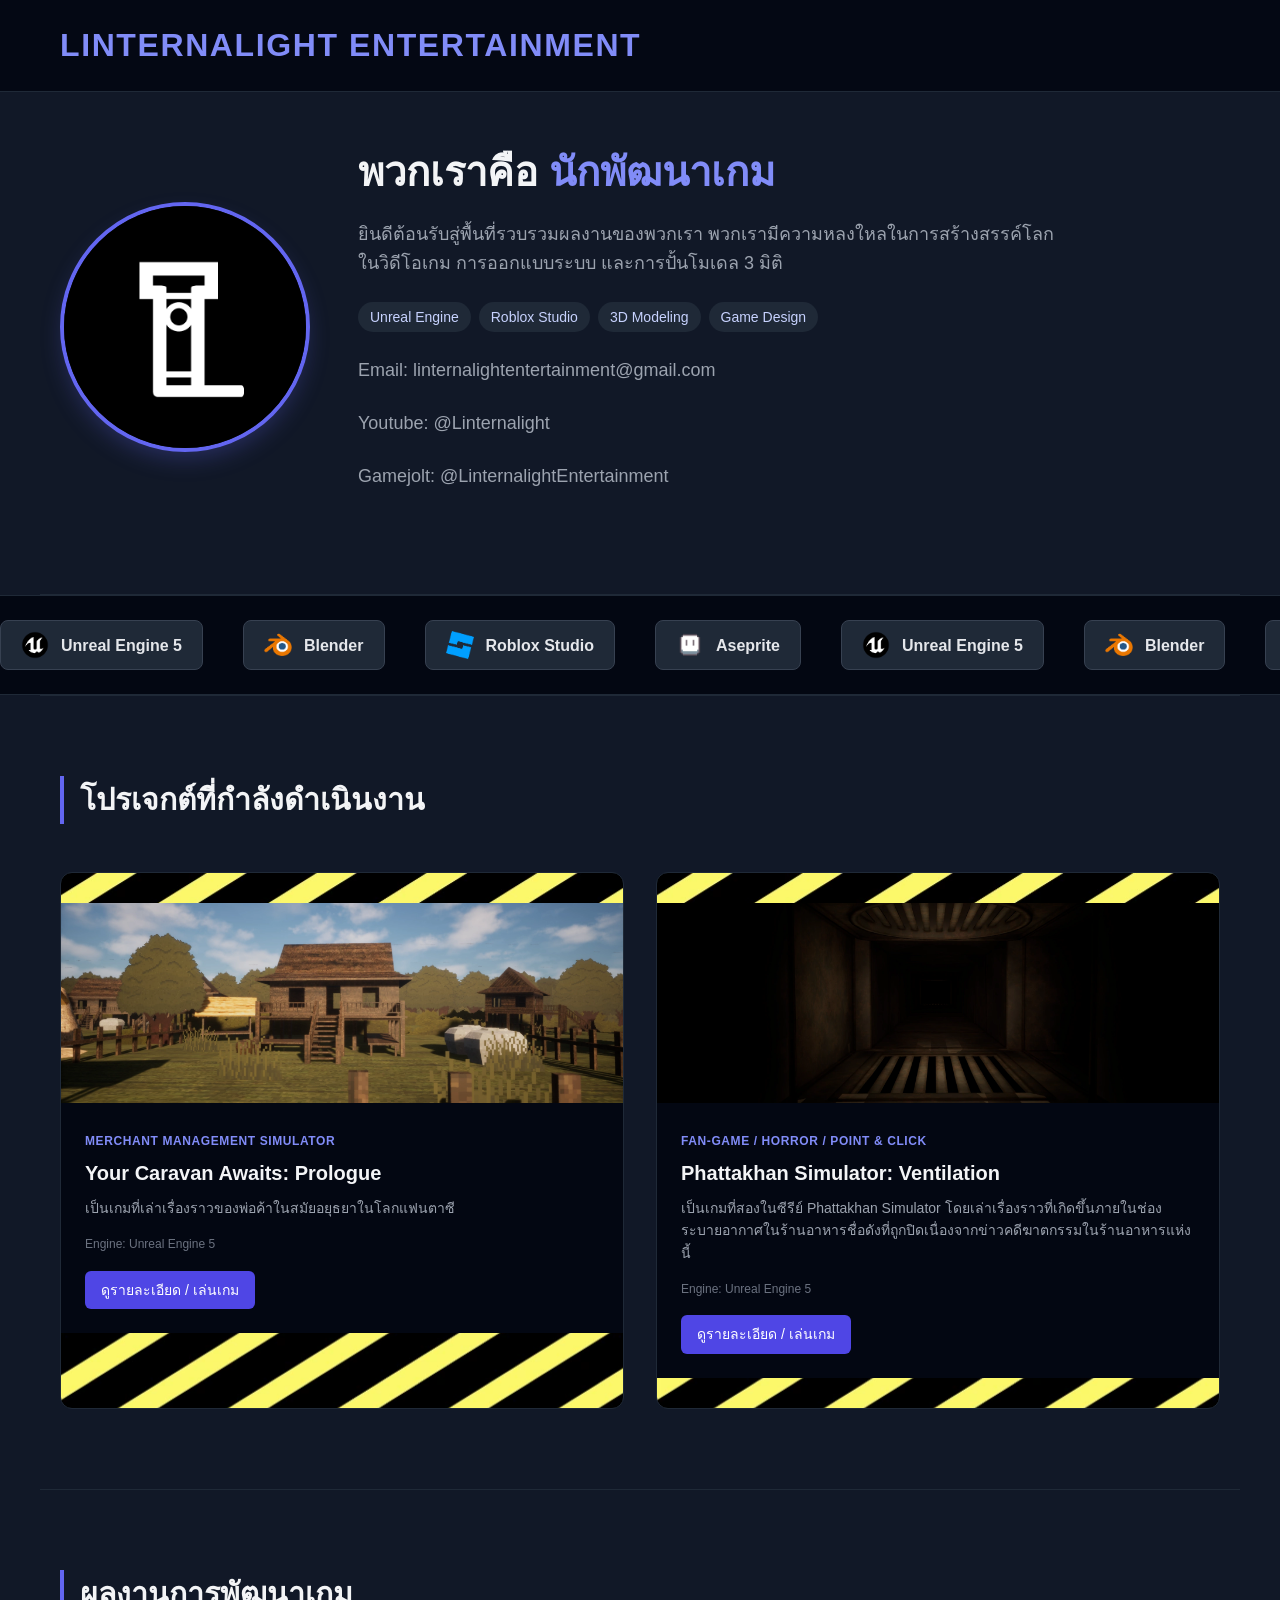
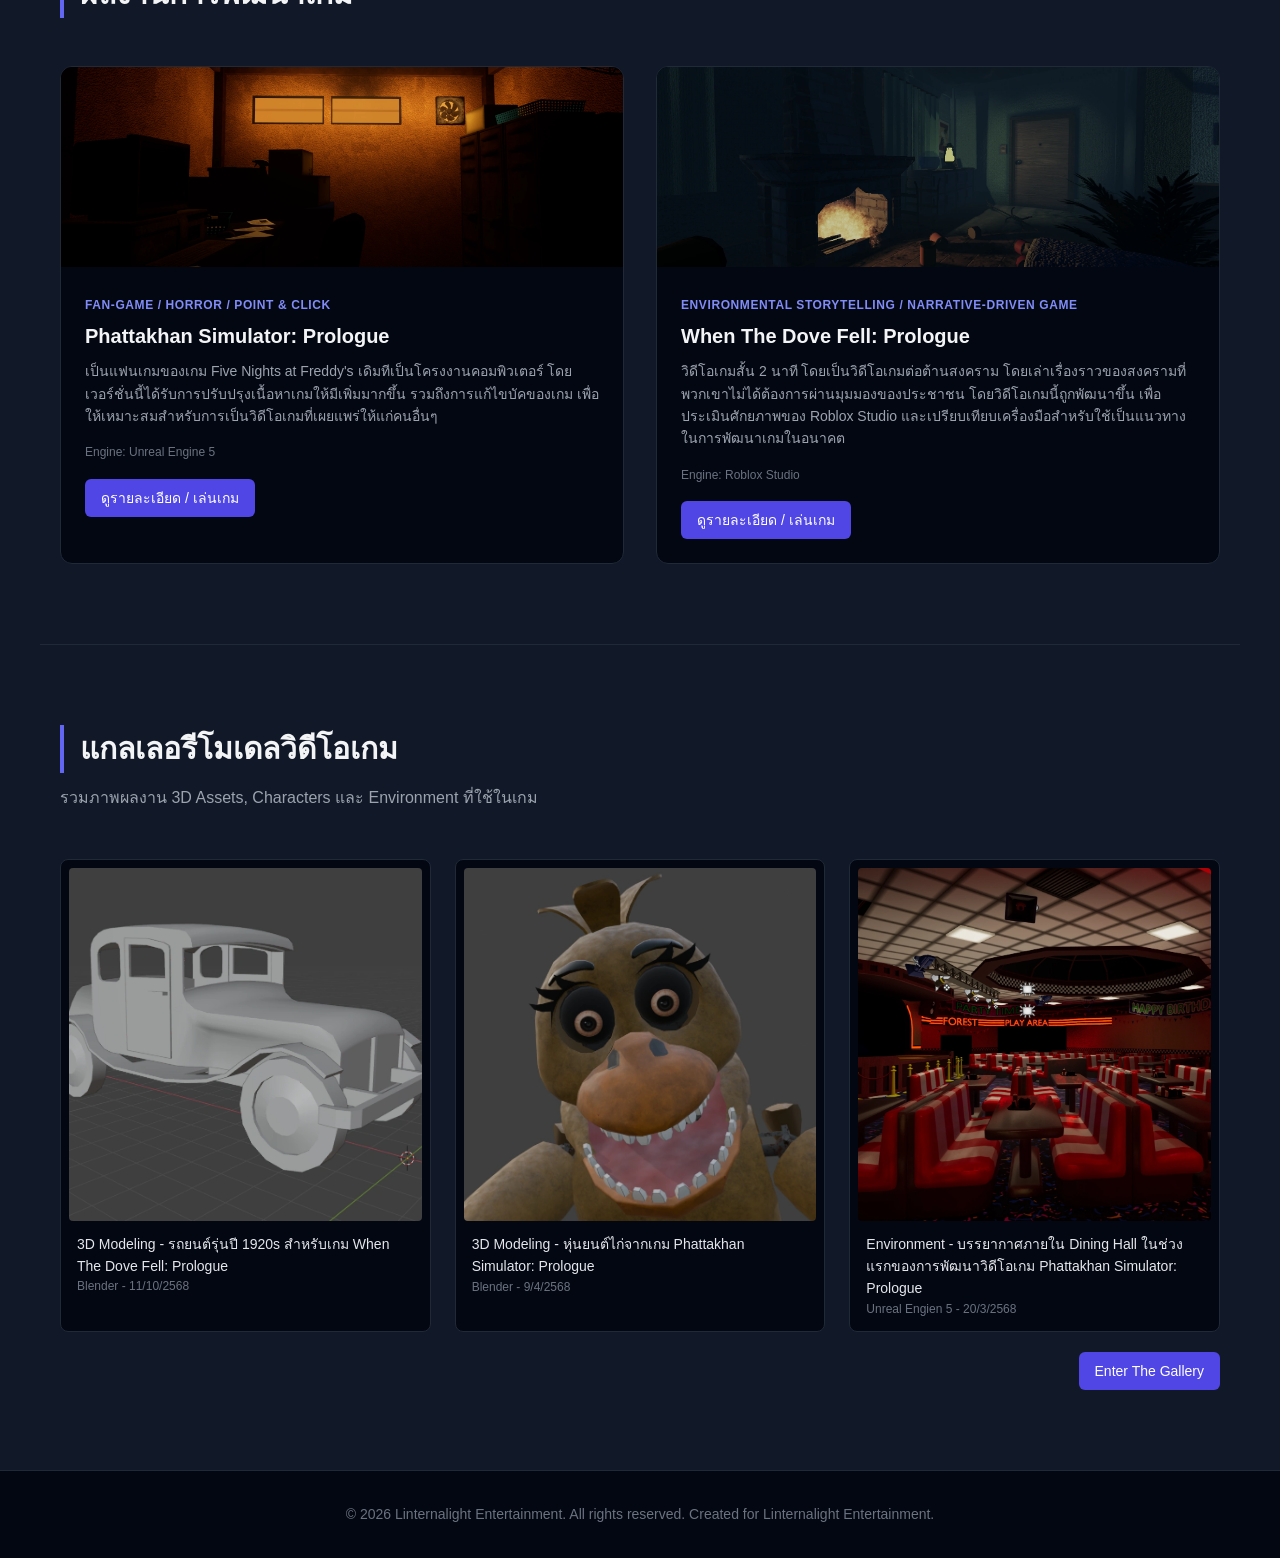
==== index.html @ b8ef2f47 "Add files via upload" ====
<!DOCTYPE html>
<html lang="th">
<head>
    <meta charset="UTF-8">
    <meta name="viewport" content="width=device-width, initial-scale=1.0">
    <title>Linternalight Entertainment</title>
    <link rel="stylesheet" href="./Style/main.css">
    <link rel="icon" type="image/png" href="./GFX/L.png">
</head>
<body>

    <nav class="navbar">
        <div class="nav-container">
            <a class="nav-logo">LINTERNALIGHT ENTERTAINMENT</a>
            <div class="nav-links">
                <!--
                <a href="#about">ข้อมูล</a>
                <a href="#project">โปรเจกต์ที่กำลังดำเนินงาน</a>
                <a href="#games">ผลงานเกม</a>
                <a href="#gallery">แกลเลอรีโมเดล</a>
                -->
            </div>
        </div>
    </nav>

    <section id="about" class="about-section">
        <div class="profile-container">
            <div class="profile-img-box">
                <img src="GFX/L.png" alt="Profile Picture">
            </div>
            <div class="profile-text">
                <h1>พวกเราคือ <span class="highlight">นักพัฒนาเกม</span></h1>
                <p>
                    ยินดีต้อนรับสู่พื้นที่รวบรวมผลงานของพวกเรา พวกเรามีความหลงใหลในการสร้างสรรค์โลกในวิดีโอเกม 
                    การออกแบบระบบ และการปั้นโมเดล 3 มิติ
                </p>
                <div class="skills-container">
                    <span class="skill-tag">Unreal Engine</span>
                    <span class="skill-tag">Roblox Studio</span>
                    <span class="skill-tag">3D Modeling</span>
                    <span class="skill-tag">Game Design</span>
                </div>
                <div class="contact-info">
                    <p>Email: linternalightentertainment@gmail.com</p>
                    <p>Youtube: @Linternalight</p>
                    <p>Gamejolt: @LinternalightEntertainment</p>
                </div>
            </div>
        </div>
    </section>

    <div class="divider"></div>

    <section class="ticker-section">
        <div class="ticker-wrapper">
            <!-- ชุดที่ 1 (ชุดหลัก) -->
            <div class="ticker-track">
                <div class="ticker-item">
                    <img src="./GFX/UE5_Logo.webp" alt="UE5">
                    <span>Unreal Engine 5</span>
                </div>
                <div class="ticker-item">
                    <img src="./GFX/Blender_Logo.webp" alt="Blender">
                    <span>Blender</span>
                </div>
                <div class="ticker-item">
                    <img src="./GFX/Roblox_Studio_Logo.webp" alt="Unity">
                    <span>Roblox Studio</span>
                </div>
                <div class="ticker-item">
                    <img src="./GFX/Aseprite_Logo.webp" alt="Unity">
                    <span>Aseprite</span>
                </div>

                <div class="ticker-item">
                    <img src="./GFX/UE5_Logo.webp" alt="UE5">
                    <span>Unreal Engine 5</span>
                </div>
                <div class="ticker-item">
                    <img src="./GFX/Blender_Logo.webp" alt="Blender">
                    <span>Blender</span>
                </div>
                <div class="ticker-item">
                    <img src="./GFX/Roblox_Studio_Logo.webp" alt="Unity">
                    <span>Roblox Studio</span>
                </div>
                <div class="ticker-item">
                    <img src="./GFX/Aseprite_Logo.webp" alt="Unity">
                    <span>Aseprite</span>
                </div>
            </div>

            <!-- ชุดที่ 2 (ชุดสำรองเพื่อทำ Infinite Loop ให้ภาพไม่ขาดตอน) -->
            <div class="ticker-track">
                <div class="ticker-item">
                    <img src="./GFX/UE5_Logo.webp" alt="UE5">
                    <span>Unreal Engine 5</span>
                </div>
                <div class="ticker-item">
                    <img src="./GFX/Blender_Logo.webp" alt="Blender">
                    <span>Blender</span>
                </div>
                <div class="ticker-item">
                    <img src="./GFX/Roblox_Studio_Logo.webp" alt="Unity">
                    <span>Roblox Studio</span>
                </div>
                <div class="ticker-item">
                    <img src="./GFX/Aseprite_Logo.webp" alt="Unity">
                    <span>Aseprite</span>
                </div>

                <div class="ticker-item">
                    <img src="./GFX/UE5_Logo.webp" alt="UE5">
                    <span>Unreal Engine 5</span>
                </div>
                <div class="ticker-item">
                    <img src="./GFX/Blender_Logo.webp" alt="Blender">
                    <span>Blender</span>
                </div>
                <div class="ticker-item">
                    <img src="./GFX/Roblox_Studio_Logo.webp" alt="Unity">
                    <span>Roblox Studio</span>
                </div>
                <div class="ticker-item">
                    <img src="./GFX/Aseprite_Logo.webp" alt="Unity">
                    <span>Aseprite</span>
                </div>
            </div>
        </div>
    </section>

    <div class="divider"></div>

    <section class="games-section" id="project">
            <h2 class="section-title">โปรเจกต์ที่กำลังดำเนินงาน</h2>

            <div class="games-grid">
                <div class="game-card" id="game-ongoing-box">
                    <div class="game-img-box">
                        <img src="GFX/Video_Game_YourCaravanAwaits_1.webp" alt="Your Caravan Awaits: Prologue">
                    </div>
                    <div class="game-info" id="game-onworking-box">
                        <span class="game-genre">Merchant Management Simulator</span>
                        <h3>Your Caravan Awaits: Prologue</h3>
                        <p>เป็นเกมที่เล่าเรื่องราวของพ่อค้าในสมัยอยุธยาในโลกแฟนตาซี</p>
                        <div class="game-engine">Engine: Unreal Engine 5</div>
                        <a rel="noopener noreferrer" class="btn shadow-btn">ดูรายละเอียด / เล่นเกม</a>
                    </div>
                </div>

                <div class="game-card" id="game-ongoing-box">
                    <div class="game-img-box">
                        <img src="GFX/Video_Game_PhattakhanSimulator_2.webp" alt="Phattakhan Simulator: Ventilation">
                    </div>
                    <div class="game-info" id="game-onworking-box">
                        <span class="game-genre">Fan-Game / Horror / Point & Click</span>
                        <h3>Phattakhan Simulator: Ventilation</h3>
                        <p>เป็นเกมที่สองในซีรีย์ Phattakhan Simulator โดยเล่าเรื่องราวที่เกิดขึ้นภายในช่องระบายอากาศในร้านอาหารชื่อดังที่ถูกปิดเนื่องจากข่าวคดีฆาตกรรมในร้านอาหารแห่งนี้</p>
                        <div class="game-engine">Engine: Unreal Engine 5</div>
                        <a rel="noopener noreferrer" class="btn shadow-btn">ดูรายละเอียด / เล่นเกม</a>
                    </div>
                </div>
            </div>
    </section>

    <div class="divider"></div>

    <section id="games" class="games-section">
        <h2 class="section-title">ผลงานการพัฒนาเกม</h2>
        
        <div class="games-grid">
            <div class="game-card">
                <div class="game-img-box">
                    <img src="GFX/Video_Game_PhattakhanSimulator_1.webp" alt="Game Project 1">
                </div>
                <div class="game-info">
                    <span class="game-genre">Fan-Game / Horror / Point & Click</span>
                    <h3>Phattakhan Simulator: Prologue</h3>
                    <p>เป็นแฟนเกมของเกม Five Nights at Freddy's เดิมทีเป็นโครงงานคอมพิวเตอร์ โดยเวอร์ชั่นนี้ได้รับการปรับปรุงเนื้อหาเกมให้มีเพิ่มมากขึ้น รวมถึงการแก้ไขบัคของเกม เพื่อให้เหมาะสมสำหรับการเป็นวิดีโอเกมที่เผยแพร่ให้แก่คนอื่นๆ</p>
                    <div class="game-engine">Engine: Unreal Engine 5</div>
                    <a href="https://gamejolt.com/games/Phattakhan_Simulator_Prologue/998538" target="_blank" rel="noopener noreferrer" class="btn shadow-btn">ดูรายละเอียด / เล่นเกม</a>
                </div>
            </div>

            <div class="game-card">
                <div class="game-img-box">
                    <img src="GFX/Video_Game_WhenTheDoveFell_1.webp" alt="Game Project 2">
                </div>
                <div class="game-info">
                    <span class="game-genre">Environmental Storytelling / Narrative-Driven Game</span>
                    <h3>When The Dove Fell: Prologue</h3>
                    <p>วิดีโอเกมสั้น 2 นาที โดยเป็นวิดีโอเกมต่อต้านสงคราม โดยเล่าเรื่องราวของสงครามที่พวกเขาไม่ได้ต้องการผ่านมุมมองของประชาชน โดยวิดีโอเกมนี้ถูกพัฒนาขึ้น เพื่อประเมินศักยภาพของ Roblox Studio และเปรียบเทียบเครื่องมือสำหรับใช้เป็นแนวทางในการพัฒนาเกมในอนาคต</p>
                    <div class="game-engine">Engine: Roblox Studio</div>
                    <a href="https://www.roblox.com/games/113290773060536/When-The-Dove-Fell-Prologue" target="_blank" rel="noopener noreferrer" class="btn shadow-btn">ดูรายละเอียด / เล่นเกม</a>
                </div>
            </div>
        </div>
    </section>

    <div class="divider"></div>

    <section id="gallery" class="gallery-section">
        <h2 class="section-title">แกลเลอรีโมเดลวิดีโอเกม</h2>
        <p class="section-subtitle">รวมภาพผลงาน 3D Assets, Characters และ Environment ที่ใช้ในเกม</p>
        
        <div class="gallery-grid">
            <div class="gallery-item">
                <div class="gallery-img-box">
                    <img src="GFX/Review_Car1.webp" alt="Model 1">
                </div>
                <div class="gallery-desc">
                    <h4>3D Modeling - รถยนต์รุ่นปี 1920s สำหรับเกม When The Dove Fell: Prologue</h4>
                    <p>Blender - 11/10/2568</p>
                </div>
            </div>

            <div class="gallery-item">
                <div class="gallery-img-box">
                    <img src="GFX/Review_Chica1.webp" alt="Model 2">
                </div>
                <div class="gallery-desc">
                    <h4>3D Modeling - หุ่นยนต์ไก่จากเกม Phattakhan Simulator: Prologue</h4>
                    <p>Blender - 9/4/2568</p>
                </div>
            </div>

            <div class="gallery-item">
                <div class="gallery-img-box">
                    <img src="GFX/Review_PhattakhanSimulator1.webp" alt="Model 3">
                </div>
                <div class="gallery-desc">
                    <h4>Environment - บรรยากาศภายใน Dining Hall ในช่วงแรกของการพัฒนาวิดีโอเกม Phattakhan Simulator: Prologue</h4>
                    <p>Unreal Engien 5 - 20/3/2568</p>
                </div>
            </div>
        </div>

        <a href="./ArtGallery.html" rel="noopener noreferrer" class="btn shadow-btn" style="margin-top: 20px; margin-left: auto; display: block; width: fit-content;">Enter The Gallery</a>
    </section>

    <footer class="footer">
        <p>&copy; 2026 Linternalight Entertainment. All rights reserved. Created for Linternalight Entertainment.</p>
    </footer>

</body>
</html>
---- Style/main.css ----
/* การตั้งค่าพื้นฐานของหน้าเว็บ */
* {
    margin: 0;
    padding: 0;
    box-sizing: border-box;
}

html {
    scroll-behavior: smooth;
    font-family: 'Segoe UI', Tahoma, Geneva, Verdana, sans-serif;
}

body {
    background-color: #111827; /* เทาเข้มมาก */
    color: #f3f4f6; /* ขาวนวล */
    line-height: 1.6;
}

a {
    text-decoration: none;
    color: inherit;
}

/* ส่วนของ Navigation Bar */
.navbar {
    position: fixed;
    top: 0;
    left: 0;
    width: 100%;
    background-color: rgba(3, 7, 18, 0.85);
    backdrop-filter: blur(8px);
    border-bottom: 1px solid #1f2937;
    z-index: 1000;
}

.nav-container {
    max-width: 1200px;
    margin: 0 auto;
    padding: 20px;
    display: flex;
    justify-content: space-between;
    align-items: center;
}

.nav-logo {
    font-size: 2rem;
    font-weight: bold;
    color: #818cf8; /* สี Indigo */
    letter-spacing: 0.05em;
}

.nav-links a {
    margin-left: 24px;
    font-size: 0.95rem;
    transition: color 0.2s;
}

.nav-links a:hover {
    color: #818cf8;
}

/* ส่วนของข้อมูลส่วนตัว (About Section) */
.about-section {
    max-width: 1200px;
    margin: 0 auto;
    padding: 140px 20px 80px 20px;
}

.profile-container {
    display: flex;
    flex-direction: column;
    align-items: center;
    gap: 48px;
}

/* ใช้ Media Query สำหรับจัดรูปแบบเวลาเปิดในคอมพิวเตอร์ (หน้าจอใหญ่กว่า 768px) */
@media (min-width: 768px) {
    .profile-container {
        flex-direction: row;
        text-align: left;
    }
}

.profile-img-box {
    width: 200px;
    height: 200px;
    border-radius: 50%;
    overflow: hidden;
    border: 4px solid #6366f1;
    box-shadow: 0 10px 25px -5px rgba(99, 102, 241, 0.3);
    flex-shrink: 0;
}

@media (min-width: 768px) {
    .profile-img-box {
        width: 250px;
        height: 250px;
    }
}

.profile-img-box img {
    width: 100%;
    height: 100%;
    object-fit: cover;
}

.profile-text {
    flex-1;
    text-align: center;
}

@media (min-width: 768px) {
    .profile-text {
        text-align: left;
    }
}

.profile-text h1 {
    font-size: 2.5rem;
    margin-bottom: 16px;
    font-weight: 800;
}

.highlight {
    color: #818cf8;
}

.profile-text p {
    color: #9ca3af;
    font-size: 1.125rem;
    margin-bottom: 24px;
    max-width: 700px;
}

/* Tags ทักษะ */
.skills-container {
    display: flex;
    flex-wrap: wrap;
    justify-content: center;
    gap: 8px;
    margin-bottom: 24px;
}

@media (min-width: 768px) {
    .skills-container {
        justify-content: flex-start;
    }
}

.skill-tag {
    background-color: #1f2937;
    color: #c7d2fe;
    padding: 4px 12px;
    border-radius: 9999px;
    font-size: 0.875rem;
    font-weight: 500;
}

.contact-info {
    color: #9ca3af;
    font-size: 0.875rem;
}

/* เส้นคั่นส่วน */
.divider {
    border-bottom: 1px solid #1f2937;
    max-width: 1200px;
    margin: 0 auto;
}

/* ส่วนคุมพื้นที่แถบสไลด์ */
.ticker-section {
    width: 100%;
    overflow: hidden; /* ซ่อนส่วนที่เลยหน้าจอออกไป */
    background-color: #030712; /* สีพื้นหลังเข้มๆ */
    padding: 24px 0;
    border-top: 1px solid #1f2937;
    border-bottom: 1px solid #1f2937;
}

/* ตัวครอบแถบวิ่ง จัดการให้วิ่งเป็นแนวนอนและติดกัน */
.ticker-wrapper {
    display: flex;
    width: max-content;
}

/* แทร็กสำหรับวิ่ง ทำแอนิเมชันสไลด์ไปทางซ้าย */
.ticker-track {
    display: flex;
    align-items: center;
    gap: 40px; /* ระยะห่างระหว่างกล่องข้อความ */
    padding-right: 40px; /* ต้องเท่ากับ gap เพื่อให้รอยต่อเนียน */
    animation: scroll-left 20s linear infinite; /* 20s คือความเร็ว ยิ่งน้อยยิ่งวิ่งเร็ว */
}

/* กล่องข้อความ+โลโก้แต่ละตัว */
.ticker-item {
    display: flex;
    align-items: center;
    gap: 12px; /* ระยะห่างระหว่างภาพกับตัวอักษร */
    background-color: #1f2937; /* สีพื้นหลังกล่อง */
    padding: 10px 20px;
    border-radius: 8px;
    border: 1px solid #374151;
    white-space: nowrap; /* ห้ามตัวหนังสือขึ้นบรรทัดใหม่ */
}

/* ขนาดของโลโก้ */
.ticker-item img {
    width: 28px;
    height: 28px;
    object-fit: contain;
}

/* ฟอนต์ชื่อโปรแกรม */
.ticker-item span {
    font-size: 1rem;
    font-weight: 600;
    color: #e5e7eb;
}

/* สั่งให้หยุดวิ่งเวลาผู้ใช้งานเอาเมาส์ไปชี้ (จะดูเป็นมิตรและอ่านง่ายขึ้น) */
.ticker-wrapper:hover .ticker-track {
    animation-play-state: paused;
}

/* ลอจิกการเคลื่อนที่ (เคลื่อนไปทางซ้าย 100% ของตัวมันเอง) */
@keyframes scroll-left {
    0% {
        transform: translateX(0);
    }
    100% {
        transform: translateX(-100%);
    }
}

/* ส่วนหัวข้อหลักของแชงก์ชัน */
.section-title {
    font-size: 1.875rem;
    font-weight: bold;
    margin-bottom: 48px;
    border-left: 4px solid #6366f1;
    padding-left: 16px;
}

/* ผลงานเกม (Games Section) */
.games-section {
    max-width: 1200px;
    margin: 0 auto;
    padding: 80px 20px;
}

.games-grid {
    display: grid;
    grid-template-columns: 1fr;
    gap: 32px;
}

@media (min-width: 768px) {
    .games-grid {
        grid-template-columns: repeat(2, 1fr);
    }
}

.game-card {
    background-color: #030712;
    border-radius: 12px;
    overflow: hidden;
    border: 1px solid #1f2937;
    transition: transform 0.3s, border-color 0.3s;
    /*
    background-image: url("../GFX/Box-ongoing.webp");
    */
}

.game-card:hover {
    /*
    transform: translateY(-5px);
    */
    border-color: rgba(99, 102, 241, 1);
}

.game-img-box {
    height: 200px;
    background-color: #1f2937;
    overflow: hidden;
}

.game-ongoing-box {
    height: 40px;
    background-color: yellow;
    overflow: hidden;
}

#game-ongoing-box {
    background-image: url("../GFX/Box-ongoing.webp");
    padding-top: 30px;
    padding-bottom: 30px;
}

#game-onworking-box {
    background-color: #030712;
}

.game-ongoing-box-bottom {
    height: 40px;
    background-color: yellow;
    overflow: hidden;
    margin-top: auto;
}

.game-img-box img {
    width: 100%;
    height: 100%;
    object-fit: cover;
    transition: transform 0.3s;
}

.game-card:hover .game-img-box img {
    transform: scale(1.05);
}

.game-info {
    padding: 24px;
}

.game-genre {
    font-size: 0.75rem;
    font-weight: 600;
    text-transform: uppercase;
    color: #818cf8;
    letter-spacing: 0.05em;
}

.game-info h3 {
    font-size: 1.25rem;
    font-weight: bold;
    margin: 4px 0 8px 0;
}

.game-info p {
    color: #9ca3af;
    font-size: 0.875rem;
    margin-bottom: 16px;
}

.game-engine {
    font-size: 0.75rem;
    color: #6b7280;
    margin-bottom: 16px;
}

/* ปุ่มกด */
.btn {
    display: inline-block;
    background-color: #4f46e5;
    color: #ffffff;
    font-weight: 500;
    font-size: 0.875rem;
    padding: 8px 16px;
    border-radius: 6px;
    transition: background-color 0.2s;
}

.btn:hover {
    background-color: #4338ca;
}

/* ส่วนแกลเลอรี (Gallery Section) */
.gallery-section {
    max-width: 1200px;
    margin: 0 auto;
    padding: 80px 20px;
}

.section-subtitle {
    color: #9ca3af;
    margin-top: -36px;
    margin-bottom: 48px;
}

.gallery-grid {
    display: grid;
    grid-template-columns: 1fr;
    gap: 24px;
}

@media (min-width: 640px) {
    .gallery-grid {
        grid-template-columns: repeat(2, 1fr);
    }
}

@media (min-width: 768px) {
    .gallery-grid {
        grid-template-columns: repeat(3, 1fr);
    }
}

.gallery-item {
    background-color: #030712;
    padding: 8px;
    border-radius: 8px;
    border: 1px solid #1f2937;
    transition: border-color 0.2s;
}

.gallery-item:hover {
    border-color: #4b5563;
}

.gallery-img-box {
    aspect-ratio: 1 / 1;
    background-color: #1f2937;
    border-radius: 4px;
    overflow: hidden;
    margin-bottom: 8px;
}

.gallery-img-box img {
    width: 100%;
    height: 100%;
    object-fit: cover;
    transition: transform 0.3s;
}

.gallery-item:hover .gallery-img-box img {
    transform: scale(1.05);
}

.gallery-desc {
    padding: 4px 8px;
}

.gallery-desc h4 {
    font-size: 0.875rem;
    font-weight: 500;
    color: #e5e7eb;
}

.gallery-desc p {
    font-size: 0.75rem;
    color: #6b7280;
}

/* Footer ส่วนท้ายเว็บ */
.footer {
    background-color: #030712;
    border-top: 1px solid #1f2937;
    padding: 32px 20px;
    text-align: center;
    font-size: 0.875rem;
    color: #6b7280;
}
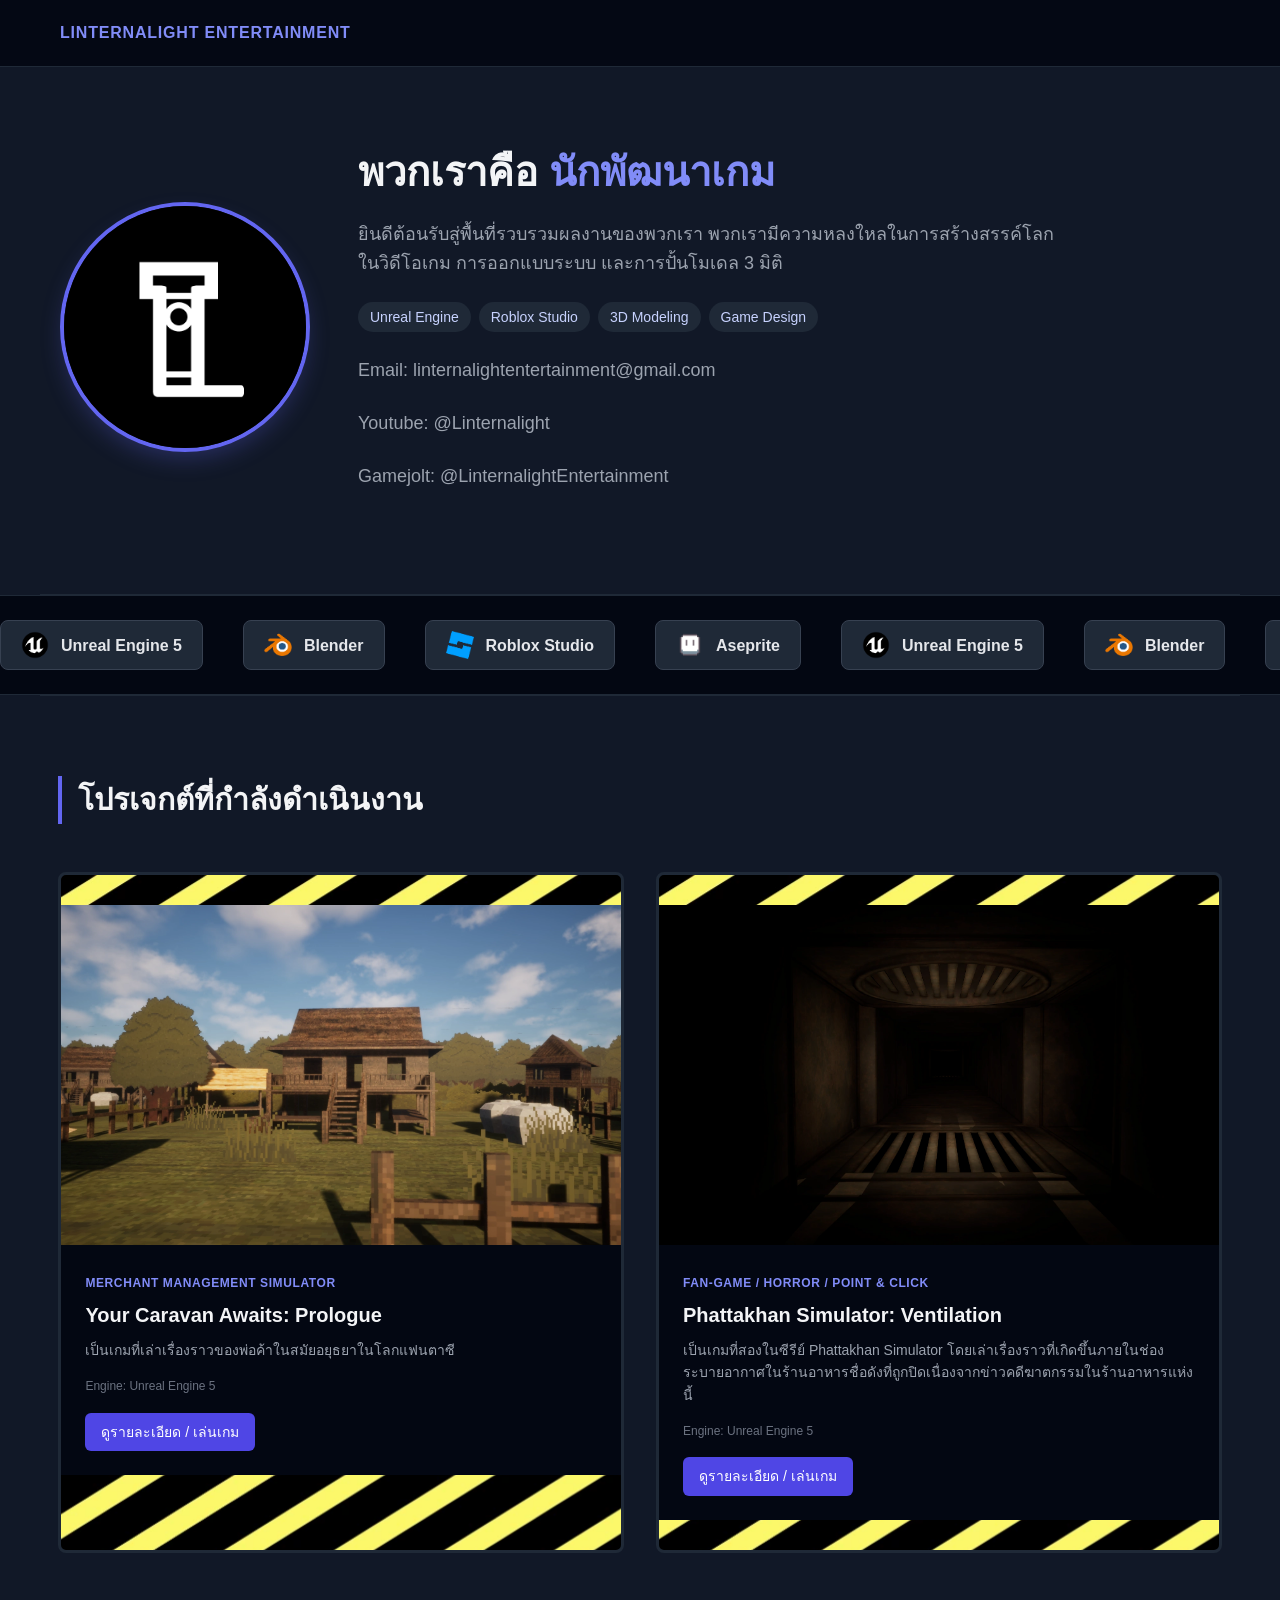
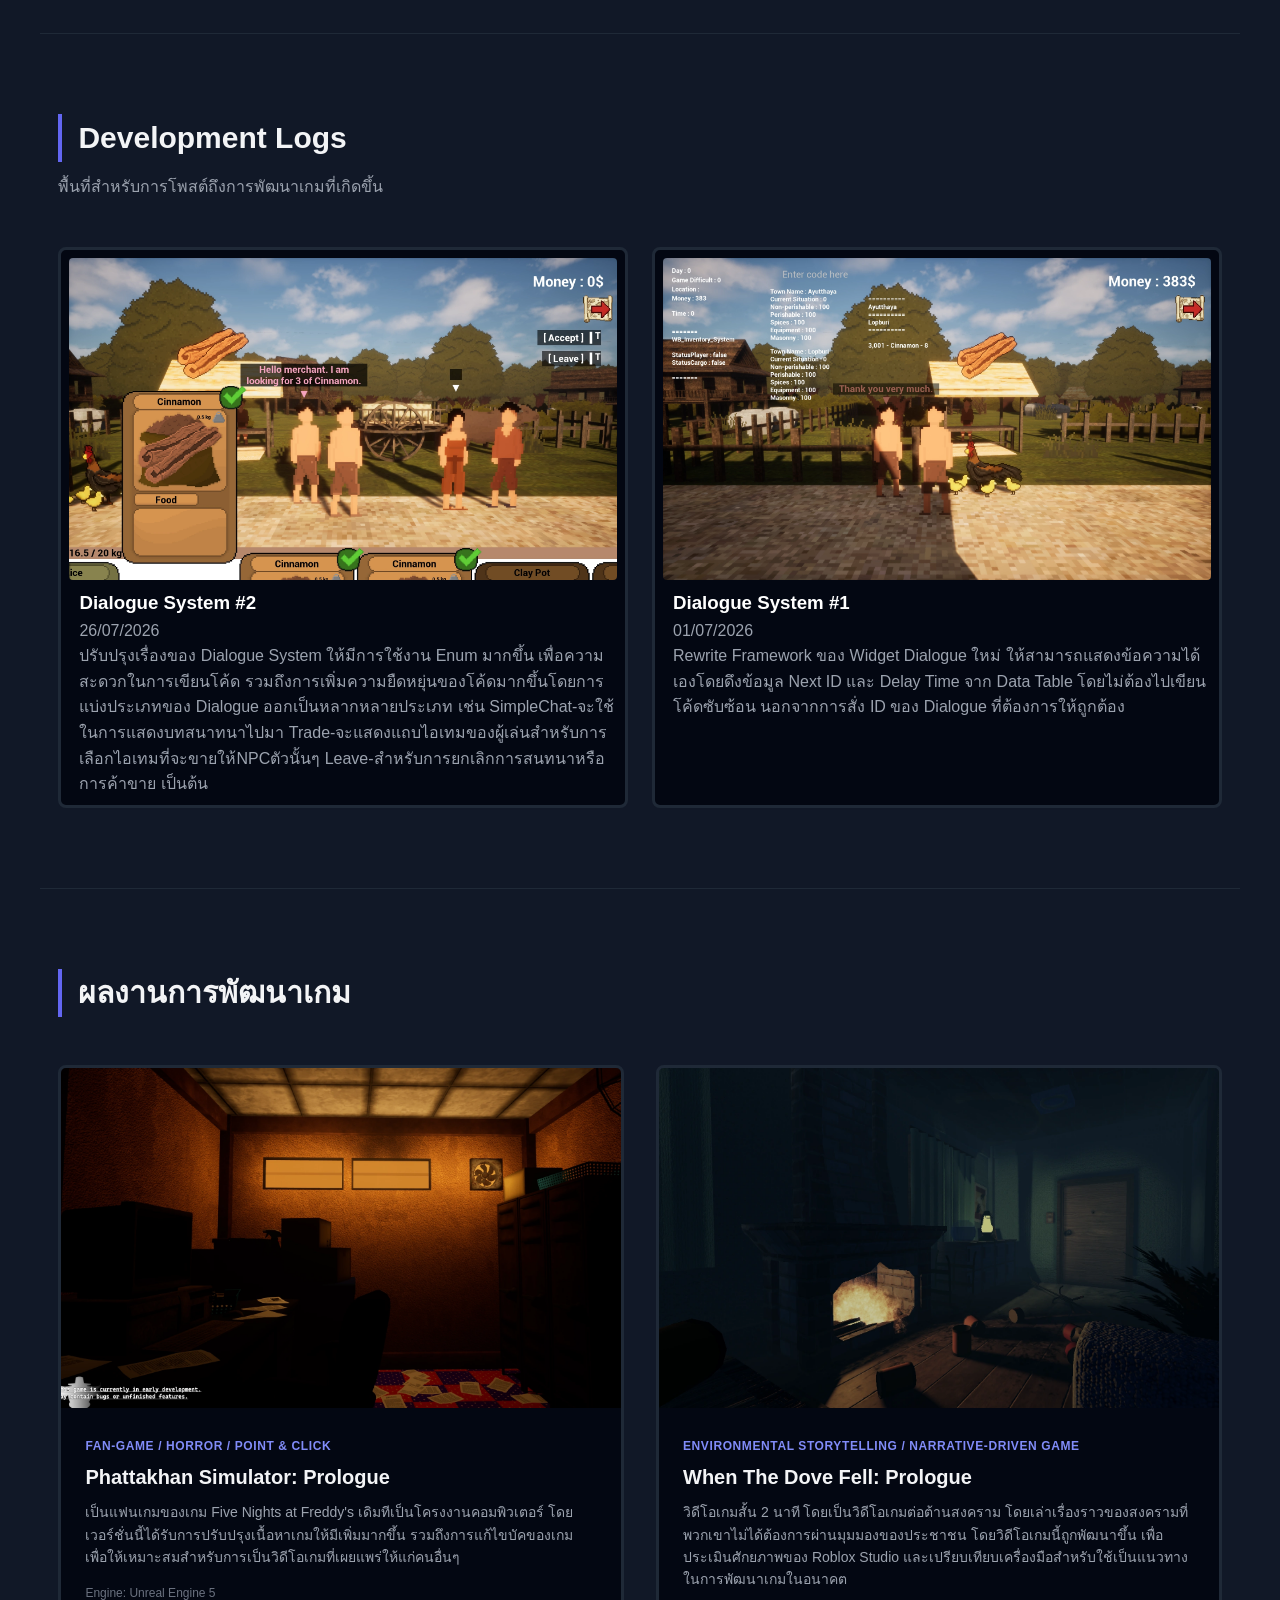
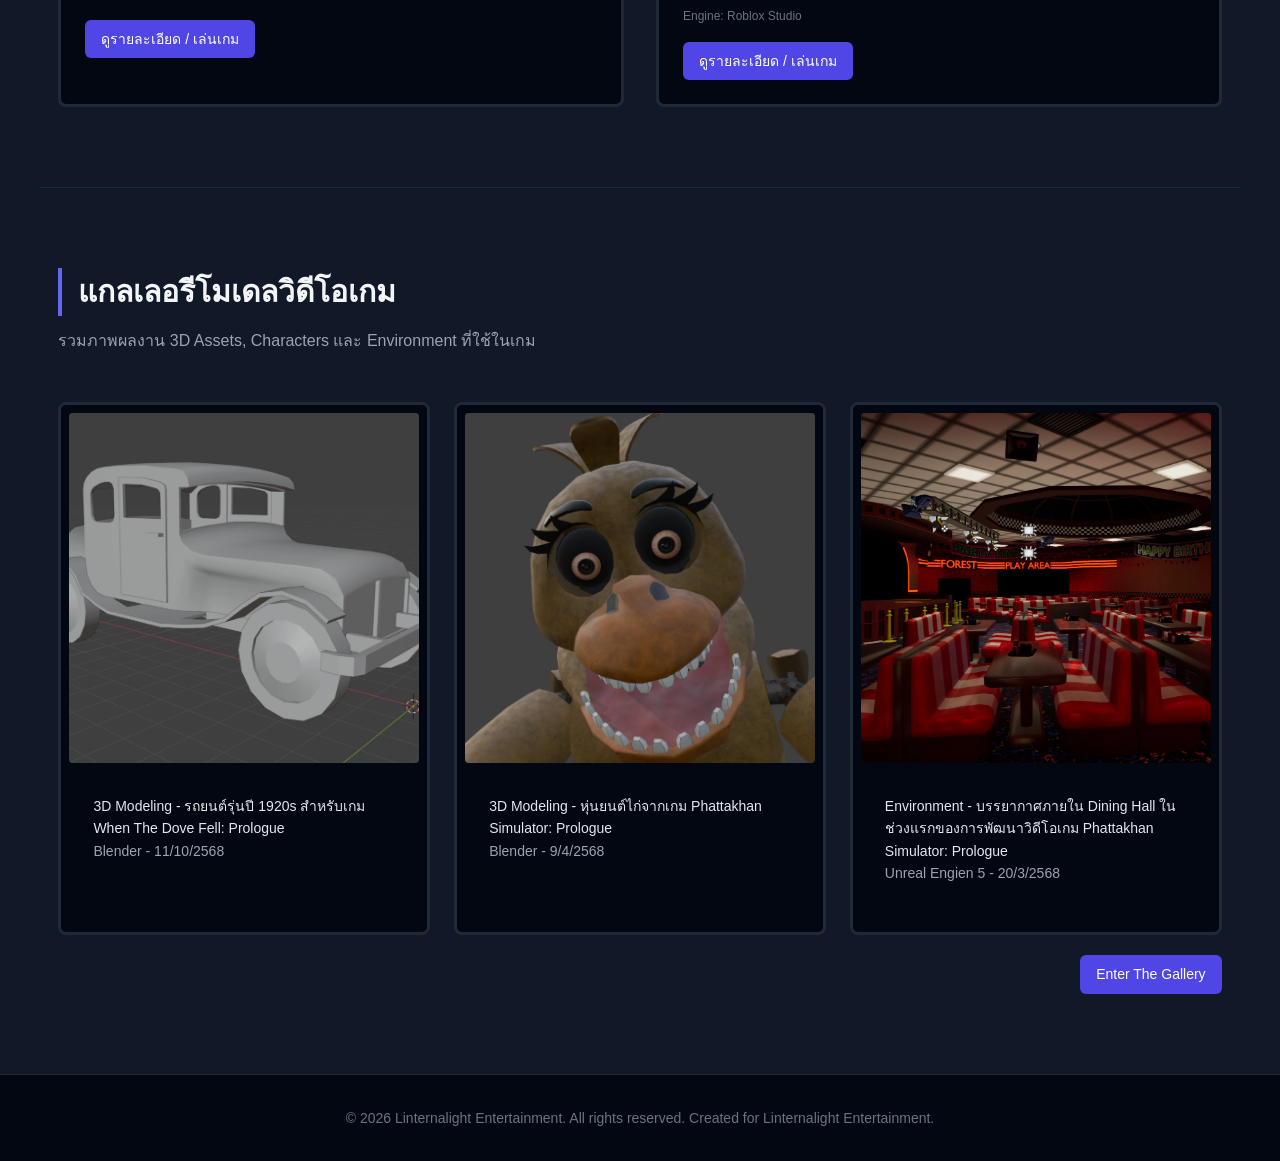
==== commit 76437976: "first" ====
--- a/index.html
+++ b/index.html
@@ -1,246 +1,288 @@
-<!DOCTYPE html>
-<html lang="th">
-<head>
-    <meta charset="UTF-8">
-    <meta name="viewport" content="width=device-width, initial-scale=1.0">
-    <title>Linternalight Entertainment</title>
-    <link rel="stylesheet" href="./Style/main.css">
-    <link rel="icon" type="image/png" href="./GFX/L.png">
-</head>
-<body>
-
-    <nav class="navbar">
-        <div class="nav-container">
-            <a class="nav-logo">LINTERNALIGHT ENTERTAINMENT</a>
-            <div class="nav-links">
-                <!--
-                <a href="#about">ข้อมูล</a>
-                <a href="#project">โปรเจกต์ที่กำลังดำเนินงาน</a>
-                <a href="#games">ผลงานเกม</a>
-                <a href="#gallery">แกลเลอรีโมเดล</a>
-                -->
-            </div>
-        </div>
-    </nav>
-
-    <section id="about" class="about-section">
-        <div class="profile-container">
-            <div class="profile-img-box">
-                <img src="GFX/L.png" alt="Profile Picture">
-            </div>
-            <div class="profile-text">
-                <h1>พวกเราคือ <span class="highlight">นักพัฒนาเกม</span></h1>
-                <p>
-                    ยินดีต้อนรับสู่พื้นที่รวบรวมผลงานของพวกเรา พวกเรามีความหลงใหลในการสร้างสรรค์โลกในวิดีโอเกม 
-                    การออกแบบระบบ และการปั้นโมเดล 3 มิติ
-                </p>
-                <div class="skills-container">
-                    <span class="skill-tag">Unreal Engine</span>
-                    <span class="skill-tag">Roblox Studio</span>
-                    <span class="skill-tag">3D Modeling</span>
-                    <span class="skill-tag">Game Design</span>
-                </div>
-                <div class="contact-info">
-                    <p>Email: linternalightentertainment@gmail.com</p>
-                    <p>Youtube: @Linternalight</p>
-                    <p>Gamejolt: @LinternalightEntertainment</p>
-                </div>
-            </div>
-        </div>
-    </section>
-
-    <div class="divider"></div>
-
-    <section class="ticker-section">
-        <div class="ticker-wrapper">
-            <!-- ชุดที่ 1 (ชุดหลัก) -->
-            <div class="ticker-track">
-                <div class="ticker-item">
-                    <img src="./GFX/UE5_Logo.webp" alt="UE5">
-                    <span>Unreal Engine 5</span>
-                </div>
-                <div class="ticker-item">
-                    <img src="./GFX/Blender_Logo.webp" alt="Blender">
-                    <span>Blender</span>
-                </div>
-                <div class="ticker-item">
-                    <img src="./GFX/Roblox_Studio_Logo.webp" alt="Unity">
-                    <span>Roblox Studio</span>
-                </div>
-                <div class="ticker-item">
-                    <img src="./GFX/Aseprite_Logo.webp" alt="Unity">
-                    <span>Aseprite</span>
-                </div>
-
-                <div class="ticker-item">
-                    <img src="./GFX/UE5_Logo.webp" alt="UE5">
-                    <span>Unreal Engine 5</span>
-                </div>
-                <div class="ticker-item">
-                    <img src="./GFX/Blender_Logo.webp" alt="Blender">
-                    <span>Blender</span>
-                </div>
-                <div class="ticker-item">
-                    <img src="./GFX/Roblox_Studio_Logo.webp" alt="Unity">
-                    <span>Roblox Studio</span>
-                </div>
-                <div class="ticker-item">
-                    <img src="./GFX/Aseprite_Logo.webp" alt="Unity">
-                    <span>Aseprite</span>
-                </div>
-            </div>
-
-            <!-- ชุดที่ 2 (ชุดสำรองเพื่อทำ Infinite Loop ให้ภาพไม่ขาดตอน) -->
-            <div class="ticker-track">
-                <div class="ticker-item">
-                    <img src="./GFX/UE5_Logo.webp" alt="UE5">
-                    <span>Unreal Engine 5</span>
-                </div>
-                <div class="ticker-item">
-                    <img src="./GFX/Blender_Logo.webp" alt="Blender">
-                    <span>Blender</span>
-                </div>
-                <div class="ticker-item">
-                    <img src="./GFX/Roblox_Studio_Logo.webp" alt="Unity">
-                    <span>Roblox Studio</span>
-                </div>
-                <div class="ticker-item">
-                    <img src="./GFX/Aseprite_Logo.webp" alt="Unity">
-                    <span>Aseprite</span>
-                </div>
-
-                <div class="ticker-item">
-                    <img src="./GFX/UE5_Logo.webp" alt="UE5">
-                    <span>Unreal Engine 5</span>
-                </div>
-                <div class="ticker-item">
-                    <img src="./GFX/Blender_Logo.webp" alt="Blender">
-                    <span>Blender</span>
-                </div>
-                <div class="ticker-item">
-                    <img src="./GFX/Roblox_Studio_Logo.webp" alt="Unity">
-                    <span>Roblox Studio</span>
-                </div>
-                <div class="ticker-item">
-                    <img src="./GFX/Aseprite_Logo.webp" alt="Unity">
-                    <span>Aseprite</span>
-                </div>
-            </div>
-        </div>
-    </section>
-
-    <div class="divider"></div>
-
-    <section class="games-section" id="project">
-            <h2 class="section-title">โปรเจกต์ที่กำลังดำเนินงาน</h2>
-
-            <div class="games-grid">
-                <div class="game-card" id="game-ongoing-box">
-                    <div class="game-img-box">
-                        <img src="GFX/Video_Game_YourCaravanAwaits_1.webp" alt="Your Caravan Awaits: Prologue">
-                    </div>
-                    <div class="game-info" id="game-onworking-box">
-                        <span class="game-genre">Merchant Management Simulator</span>
-                        <h3>Your Caravan Awaits: Prologue</h3>
-                        <p>เป็นเกมที่เล่าเรื่องราวของพ่อค้าในสมัยอยุธยาในโลกแฟนตาซี</p>
-                        <div class="game-engine">Engine: Unreal Engine 5</div>
-                        <a rel="noopener noreferrer" class="btn shadow-btn">ดูรายละเอียด / เล่นเกม</a>
-                    </div>
-                </div>
-
-                <div class="game-card" id="game-ongoing-box">
-                    <div class="game-img-box">
-                        <img src="GFX/Video_Game_PhattakhanSimulator_2.webp" alt="Phattakhan Simulator: Ventilation">
-                    </div>
-                    <div class="game-info" id="game-onworking-box">
-                        <span class="game-genre">Fan-Game / Horror / Point & Click</span>
-                        <h3>Phattakhan Simulator: Ventilation</h3>
-                        <p>เป็นเกมที่สองในซีรีย์ Phattakhan Simulator โดยเล่าเรื่องราวที่เกิดขึ้นภายในช่องระบายอากาศในร้านอาหารชื่อดังที่ถูกปิดเนื่องจากข่าวคดีฆาตกรรมในร้านอาหารแห่งนี้</p>
-                        <div class="game-engine">Engine: Unreal Engine 5</div>
-                        <a rel="noopener noreferrer" class="btn shadow-btn">ดูรายละเอียด / เล่นเกม</a>
-                    </div>
-                </div>
-            </div>
-    </section>
-
-    <div class="divider"></div>
-
-    <section id="games" class="games-section">
-        <h2 class="section-title">ผลงานการพัฒนาเกม</h2>
-        
-        <div class="games-grid">
-            <div class="game-card">
-                <div class="game-img-box">
-                    <img src="GFX/Video_Game_PhattakhanSimulator_1.webp" alt="Game Project 1">
-                </div>
-                <div class="game-info">
-                    <span class="game-genre">Fan-Game / Horror / Point & Click</span>
-                    <h3>Phattakhan Simulator: Prologue</h3>
-                    <p>เป็นแฟนเกมของเกม Five Nights at Freddy's เดิมทีเป็นโครงงานคอมพิวเตอร์ โดยเวอร์ชั่นนี้ได้รับการปรับปรุงเนื้อหาเกมให้มีเพิ่มมากขึ้น รวมถึงการแก้ไขบัคของเกม เพื่อให้เหมาะสมสำหรับการเป็นวิดีโอเกมที่เผยแพร่ให้แก่คนอื่นๆ</p>
-                    <div class="game-engine">Engine: Unreal Engine 5</div>
-                    <a href="https://gamejolt.com/games/Phattakhan_Simulator_Prologue/998538" target="_blank" rel="noopener noreferrer" class="btn shadow-btn">ดูรายละเอียด / เล่นเกม</a>
-                </div>
-            </div>
-
-            <div class="game-card">
-                <div class="game-img-box">
-                    <img src="GFX/Video_Game_WhenTheDoveFell_1.webp" alt="Game Project 2">
-                </div>
-                <div class="game-info">
-                    <span class="game-genre">Environmental Storytelling / Narrative-Driven Game</span>
-                    <h3>When The Dove Fell: Prologue</h3>
-                    <p>วิดีโอเกมสั้น 2 นาที โดยเป็นวิดีโอเกมต่อต้านสงคราม โดยเล่าเรื่องราวของสงครามที่พวกเขาไม่ได้ต้องการผ่านมุมมองของประชาชน โดยวิดีโอเกมนี้ถูกพัฒนาขึ้น เพื่อประเมินศักยภาพของ Roblox Studio และเปรียบเทียบเครื่องมือสำหรับใช้เป็นแนวทางในการพัฒนาเกมในอนาคต</p>
-                    <div class="game-engine">Engine: Roblox Studio</div>
-                    <a href="https://www.roblox.com/games/113290773060536/When-The-Dove-Fell-Prologue" target="_blank" rel="noopener noreferrer" class="btn shadow-btn">ดูรายละเอียด / เล่นเกม</a>
-                </div>
-            </div>
-        </div>
-    </section>
-
-    <div class="divider"></div>
-
-    <section id="gallery" class="gallery-section">
-        <h2 class="section-title">แกลเลอรีโมเดลวิดีโอเกม</h2>
-        <p class="section-subtitle">รวมภาพผลงาน 3D Assets, Characters และ Environment ที่ใช้ในเกม</p>
-        
-        <div class="gallery-grid">
-            <div class="gallery-item">
-                <div class="gallery-img-box">
-                    <img src="GFX/Review_Car1.webp" alt="Model 1">
-                </div>
-                <div class="gallery-desc">
-                    <h4>3D Modeling - รถยนต์รุ่นปี 1920s สำหรับเกม When The Dove Fell: Prologue</h4>
-                    <p>Blender - 11/10/2568</p>
-                </div>
-            </div>
-
-            <div class="gallery-item">
-                <div class="gallery-img-box">
-                    <img src="GFX/Review_Chica1.webp" alt="Model 2">
-                </div>
-                <div class="gallery-desc">
-                    <h4>3D Modeling - หุ่นยนต์ไก่จากเกม Phattakhan Simulator: Prologue</h4>
-                    <p>Blender - 9/4/2568</p>
-                </div>
-            </div>
-
-            <div class="gallery-item">
-                <div class="gallery-img-box">
-                    <img src="GFX/Review_PhattakhanSimulator1.webp" alt="Model 3">
-                </div>
-                <div class="gallery-desc">
-                    <h4>Environment - บรรยากาศภายใน Dining Hall ในช่วงแรกของการพัฒนาวิดีโอเกม Phattakhan Simulator: Prologue</h4>
-                    <p>Unreal Engien 5 - 20/3/2568</p>
-                </div>
-            </div>
-        </div>
-
-        <a href="./ArtGallery.html" rel="noopener noreferrer" class="btn shadow-btn" style="margin-top: 20px; margin-left: auto; display: block; width: fit-content;">Enter The Gallery</a>
-    </section>
-
-    <footer class="footer">
-        <p>&copy; 2026 Linternalight Entertainment. All rights reserved. Created for Linternalight Entertainment.</p>
-    </footer>
-
-</body>
+<!DOCTYPE html>
+<html lang="th">
+<head>
+    <meta charset="UTF-8">
+    <meta name="viewport" content="width=device-width, initial-scale=1.0">
+    <title>Linternalight Entertainment</title>
+    <link rel="stylesheet" href="./Style/_Main.css">
+    <link rel="icon" type="image/png" href="./GFX/L.png">
+
+    <script src="./DevLog.js"></script>
+</head>
+<body>
+
+    <nav class="navbar">
+        <div class="nav-container">
+            <a class="nav-logo">LINTERNALIGHT ENTERTAINMENT</a>
+            <div class="nav-links">
+                <!--
+                <a href="#about">ข้อมูล</a>
+                <a href="#project">โปรเจกต์ที่กำลังดำเนินงาน</a>
+                <a href="#games">ผลงานเกม</a>
+                <a href="#gallery">แกลเลอรีโมเดล</a>
+                -->
+            </div>
+        </div>
+    </nav>
+
+    <section id="about" class="about-section">
+        <div class="profile-container">
+            <div class="profile-img-box">
+                <img src="GFX/L.png" alt="Profile Picture">
+            </div>
+            <div class="profile-text">
+                <h1>พวกเราคือ <span class="highlight">นักพัฒนาเกม</span></h1>
+                <p>
+                    ยินดีต้อนรับสู่พื้นที่รวบรวมผลงานของพวกเรา พวกเรามีความหลงใหลในการสร้างสรรค์โลกในวิดีโอเกม 
+                    การออกแบบระบบ และการปั้นโมเดล 3 มิติ
+                </p>
+                <div class="skills-container">
+                    <span class="skill-tag">Unreal Engine</span>
+                    <span class="skill-tag">Roblox Studio</span>
+                    <span class="skill-tag">3D Modeling</span>
+                    <span class="skill-tag">Game Design</span>
+                </div>
+                <div class="contact-info">
+                    <p>Email: linternalightentertainment@gmail.com</p>
+                    <p>Youtube: @Linternalight</p>
+                    <p>Gamejolt: @LinternalightEntertainment</p>
+                </div>
+            </div>
+        </div>
+    </section>
+
+    <div class="divider"></div>
+
+    <section class="ticker-section">
+        <div class="ticker-wrapper">
+            <!-- ชุดที่ 1 (ชุดหลัก) -->
+            <div class="ticker-track">
+                <div class="ticker-item">
+                    <img src="./GFX/UE5_Logo.webp" alt="UE5">
+                    <span>Unreal Engine 5</span>
+                </div>
+                <div class="ticker-item">
+                    <img src="./GFX/Blender_Logo.webp" alt="Blender">
+                    <span>Blender</span>
+                </div>
+                <div class="ticker-item">
+                    <img src="./GFX/Roblox_Studio_Logo.webp" alt="Unity">
+                    <span>Roblox Studio</span>
+                </div>
+                <div class="ticker-item">
+                    <img src="./GFX/Aseprite_Logo.webp" alt="Unity">
+                    <span>Aseprite</span>
+                </div>
+
+                <div class="ticker-item">
+                    <img src="./GFX/UE5_Logo.webp" alt="UE5">
+                    <span>Unreal Engine 5</span>
+                </div>
+                <div class="ticker-item">
+                    <img src="./GFX/Blender_Logo.webp" alt="Blender">
+                    <span>Blender</span>
+                </div>
+                <div class="ticker-item">
+                    <img src="./GFX/Roblox_Studio_Logo.webp" alt="Unity">
+                    <span>Roblox Studio</span>
+                </div>
+                <div class="ticker-item">
+                    <img src="./GFX/Aseprite_Logo.webp" alt="Unity">
+                    <span>Aseprite</span>
+                </div>
+            </div>
+
+            <!-- ชุดที่ 2 (ชุดสำรองเพื่อทำ Infinite Loop ให้ภาพไม่ขาดตอน) -->
+            <div class="ticker-track">
+                <div class="ticker-item">
+                    <img src="./GFX/UE5_Logo.webp" alt="UE5">
+                    <span>Unreal Engine 5</span>
+                </div>
+                <div class="ticker-item">
+                    <img src="./GFX/Blender_Logo.webp" alt="Blender">
+                    <span>Blender</span>
+                </div>
+                <div class="ticker-item">
+                    <img src="./GFX/Roblox_Studio_Logo.webp" alt="Unity">
+                    <span>Roblox Studio</span>
+                </div>
+                <div class="ticker-item">
+                    <img src="./GFX/Aseprite_Logo.webp" alt="Unity">
+                    <span>Aseprite</span>
+                </div>
+
+                <div class="ticker-item">
+                    <img src="./GFX/UE5_Logo.webp" alt="UE5">
+                    <span>Unreal Engine 5</span>
+                </div>
+                <div class="ticker-item">
+                    <img src="./GFX/Blender_Logo.webp" alt="Blender">
+                    <span>Blender</span>
+                </div>
+                <div class="ticker-item">
+                    <img src="./GFX/Roblox_Studio_Logo.webp" alt="Unity">
+                    <span>Roblox Studio</span>
+                </div>
+                <div class="ticker-item">
+                    <img src="./GFX/Aseprite_Logo.webp" alt="Unity">
+                    <span>Aseprite</span>
+                </div>
+            </div>
+        </div>
+    </section>
+
+    <div class="divider"></div>
+
+    <section class="MainA-section" id="project">
+            <h2 class="section-title">โปรเจกต์ที่กำลังดำเนินงาน</h2>
+
+            <div class="games-grid">
+                <div class="CardA-card" id="game-ongoing-box">
+                    <div class="game-img-box">
+                        <img src="GFX/Video_Game_YourCaravanAwaits_1.webp" alt="Your Caravan Awaits: Prologue">
+                    </div>
+                    <div class="Card-info-text" id="game-onworking-box">
+                        <span class="game-genre">Merchant Management Simulator</span>
+                        <h3>Your Caravan Awaits: Prologue</h3>
+                        <p>เป็นเกมที่เล่าเรื่องราวของพ่อค้าในสมัยอยุธยาในโลกแฟนตาซี</p>
+                        <div class="game-engine">Engine: Unreal Engine 5</div>
+                        <a rel="noopener noreferrer" class="btn shadow-btn">ดูรายละเอียด / เล่นเกม</a>
+                    </div>
+                </div>
+
+                <div class="CardA-card" id="game-ongoing-box">
+                    <div class="game-img-box">
+                        <img src="GFX/Video_Game_PhattakhanSimulator_2.webp" alt="Phattakhan Simulator: Ventilation">
+                    </div>
+                    <div class="Card-info-text" id="game-onworking-box">
+                        <span class="game-genre">Fan-Game / Horror / Point & Click</span>
+                        <h3>Phattakhan Simulator: Ventilation</h3>
+                        <p>เป็นเกมที่สองในซีรีย์ Phattakhan Simulator โดยเล่าเรื่องราวที่เกิดขึ้นภายในช่องระบายอากาศในร้านอาหารชื่อดังที่ถูกปิดเนื่องจากข่าวคดีฆาตกรรมในร้านอาหารแห่งนี้</p>
+                        <div class="game-engine">Engine: Unreal Engine 5</div>
+                        <a rel="noopener noreferrer" class="btn shadow-btn">ดูรายละเอียด / เล่นเกม</a>
+                    </div>
+                </div>
+            </div>
+    </section>
+
+    <div class="divider"></div>
+
+    <section id="DevLog" class="MainA-section">
+        <h2 class="section-title">Development Logs</h2>
+        <p class="section-subtitle">พื้นที่สำหรับการโพสต์ถึงการพัฒนาเกมที่เกิดขึ้น</p>
+        
+        <div class="DevLog-grid" id="devlog-container-link-toScript"></div>
+
+    </section>
+
+    <div class="divider"></div>
+
+    <section id="games" class="MainA-section">
+        <h2 class="section-title">ผลงานการพัฒนาเกม</h2>
+        
+        <div class="games-grid">
+            <div class="CardA-card">
+                <div class="game-img-box">
+                    <img src="GFX/Video_Game_PhattakhanSimulator_1.webp" alt="Game Project 1">
+                </div>
+                <div class="Card-info-text">
+                    <span class="game-genre">Fan-Game / Horror / Point & Click</span>
+                    <h3>Phattakhan Simulator: Prologue</h3>
+                    <p>เป็นแฟนเกมของเกม Five Nights at Freddy's เดิมทีเป็นโครงงานคอมพิวเตอร์ โดยเวอร์ชั่นนี้ได้รับการปรับปรุงเนื้อหาเกมให้มีเพิ่มมากขึ้น รวมถึงการแก้ไขบัคของเกม เพื่อให้เหมาะสมสำหรับการเป็นวิดีโอเกมที่เผยแพร่ให้แก่คนอื่นๆ</p>
+                    <div class="game-engine">Engine: Unreal Engine 5</div>
+                    <a href="https://gamejolt.com/games/Phattakhan_Simulator_Prologue/998538" target="_blank" rel="noopener noreferrer" class="btn shadow-btn">ดูรายละเอียด / เล่นเกม</a>
+                </div>
+            </div>
+
+            <div class="CardA-card">
+                <div class="game-img-box">
+                    <img src="GFX/Video_Game_WhenTheDoveFell_1.webp" alt="Game Project 2">
+                </div>
+                <div class="Card-info-text">
+                    <span class="game-genre">Environmental Storytelling / Narrative-Driven Game</span>
+                    <h3>When The Dove Fell: Prologue</h3>
+                    <p>วิดีโอเกมสั้น 2 นาที โดยเป็นวิดีโอเกมต่อต้านสงคราม โดยเล่าเรื่องราวของสงครามที่พวกเขาไม่ได้ต้องการผ่านมุมมองของประชาชน โดยวิดีโอเกมนี้ถูกพัฒนาขึ้น เพื่อประเมินศักยภาพของ Roblox Studio และเปรียบเทียบเครื่องมือสำหรับใช้เป็นแนวทางในการพัฒนาเกมในอนาคต</p>
+                    <div class="game-engine">Engine: Roblox Studio</div>
+                    <a href="https://www.roblox.com/games/113290773060536/When-The-Dove-Fell-Prologue" target="_blank" rel="noopener noreferrer" class="btn shadow-btn">ดูรายละเอียด / เล่นเกม</a>
+                </div>
+            </div>
+        </div>
+    </section>
+
+    <div class="divider"></div>
+
+    <section id="gallery" class="MainA-section">
+        <h2 class="section-title">แกลเลอรีโมเดลวิดีโอเกม</h2>
+        <p class="section-subtitle">รวมภาพผลงาน 3D Assets, Characters และ Environment ที่ใช้ในเกม</p>
+        
+        <div class="gallery-grid">
+            <div class="CardB-card">
+                <div class="gallery-img-box">
+                    <img src="GFX/Review_Car1.webp" alt="Model 1">
+                </div>
+                <div class="Card-info-text">
+                    <h4>3D Modeling - รถยนต์รุ่นปี 1920s สำหรับเกม When The Dove Fell: Prologue</h4>
+                    <p>Blender - 11/10/2568</p>
+                </div>
+            </div>
+
+            <div class="CardB-card">
+                <div class="gallery-img-box">
+                    <img src="GFX/Review_Chica1.webp" alt="Model 2">
+                </div>
+                <div class="Card-info-text">
+                    <h4>3D Modeling - หุ่นยนต์ไก่จากเกม Phattakhan Simulator: Prologue</h4>
+                    <p>Blender - 9/4/2568</p>
+                </div>
+            </div>
+
+            <div class="CardB-card">
+                <div class="gallery-img-box">
+                    <img src="GFX/Review_PhattakhanSimulator1.webp" alt="Model 3">
+                </div>
+                <div class="Card-info-text">
+                    <h4>Environment - บรรยากาศภายใน Dining Hall ในช่วงแรกของการพัฒนาวิดีโอเกม Phattakhan Simulator: Prologue</h4>
+                    <p>Unreal Engien 5 - 20/3/2568</p>
+                </div>
+            </div>
+        </div>
+
+        <a href="./ArtGallery.html" rel="noopener noreferrer" class="btn shadow-btn" style="margin-top: 20px; margin-left: auto; display: block; width: fit-content;">Enter The Gallery</a>
+    </section>
+
+    <footer class="footer">
+        <p>&copy; 2026 Linternalight Entertainment. All rights reserved. Created for Linternalight Entertainment.</p>
+    </footer>
+
+</body>
+
+<script>
+
+function renderDevLogs() {
+    const container = document.getElementById('devlog-container-link-toScript');
+    
+    container.innerHTML = ''; 
+
+    devlogData.slice(0, 2).forEach(post => {
+        const cardHTML = `
+            <div class="DevLog-card">
+                <div class="DevLog-img">
+                    <img src="${post.picture}" alt="${post.title}">
+                </div>
+                <div class="DevLog-info-text">
+                    <h3>${post.title}</h3>
+                    <p id="#Devlog-date">${post.date}</p>
+                    <p>${post.info}</p>
+                </div>
+            </div>
+        `;
+        
+        container.innerHTML += cardHTML;
+    });
+}
+
+renderDevLogs();
+
+</script>
+
 </html>
--- a/Style/_Main.css
+++ b/Style/_Main.css
@@ -0,0 +1,14 @@
+@import "Base.css";
+
+/* 1. ดึงไฟล์ที่อยู่ระดับเดียวกัน (อยู่ในโฟลเดอร์ Style เหมือนกัน) */
+@import "AboutSection.css";
+@import "Footer.css";
+@import "Grid.css";
+@import "NavBar.css";
+@import "SlideBar.css";
+
+/* 2. ดึงไฟล์ที่อยู่ในโฟลเดอร์ย่อย Section */
+@import "Section/_General.css";
+@import "Section/1_Game.css";
+@import "Section/2_Gallery.css";
+@import "Section/3_DevLog.css";
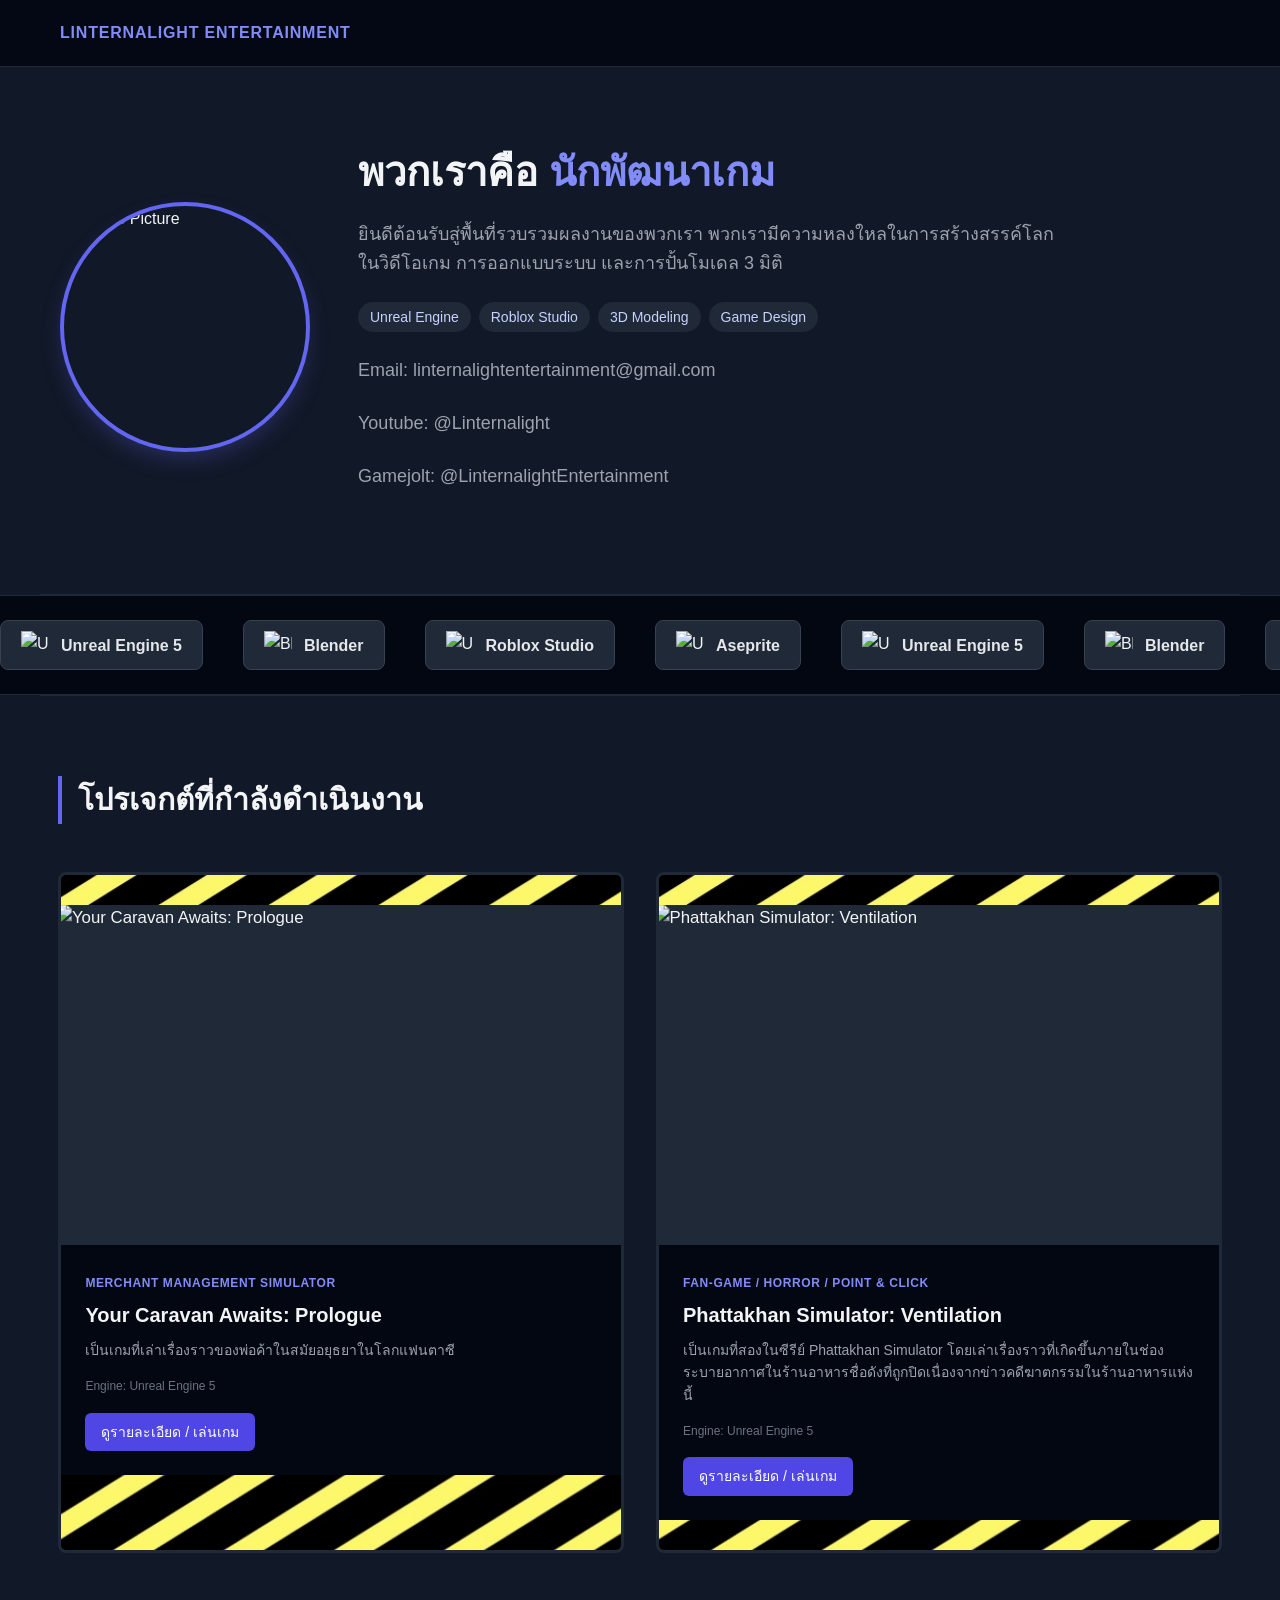
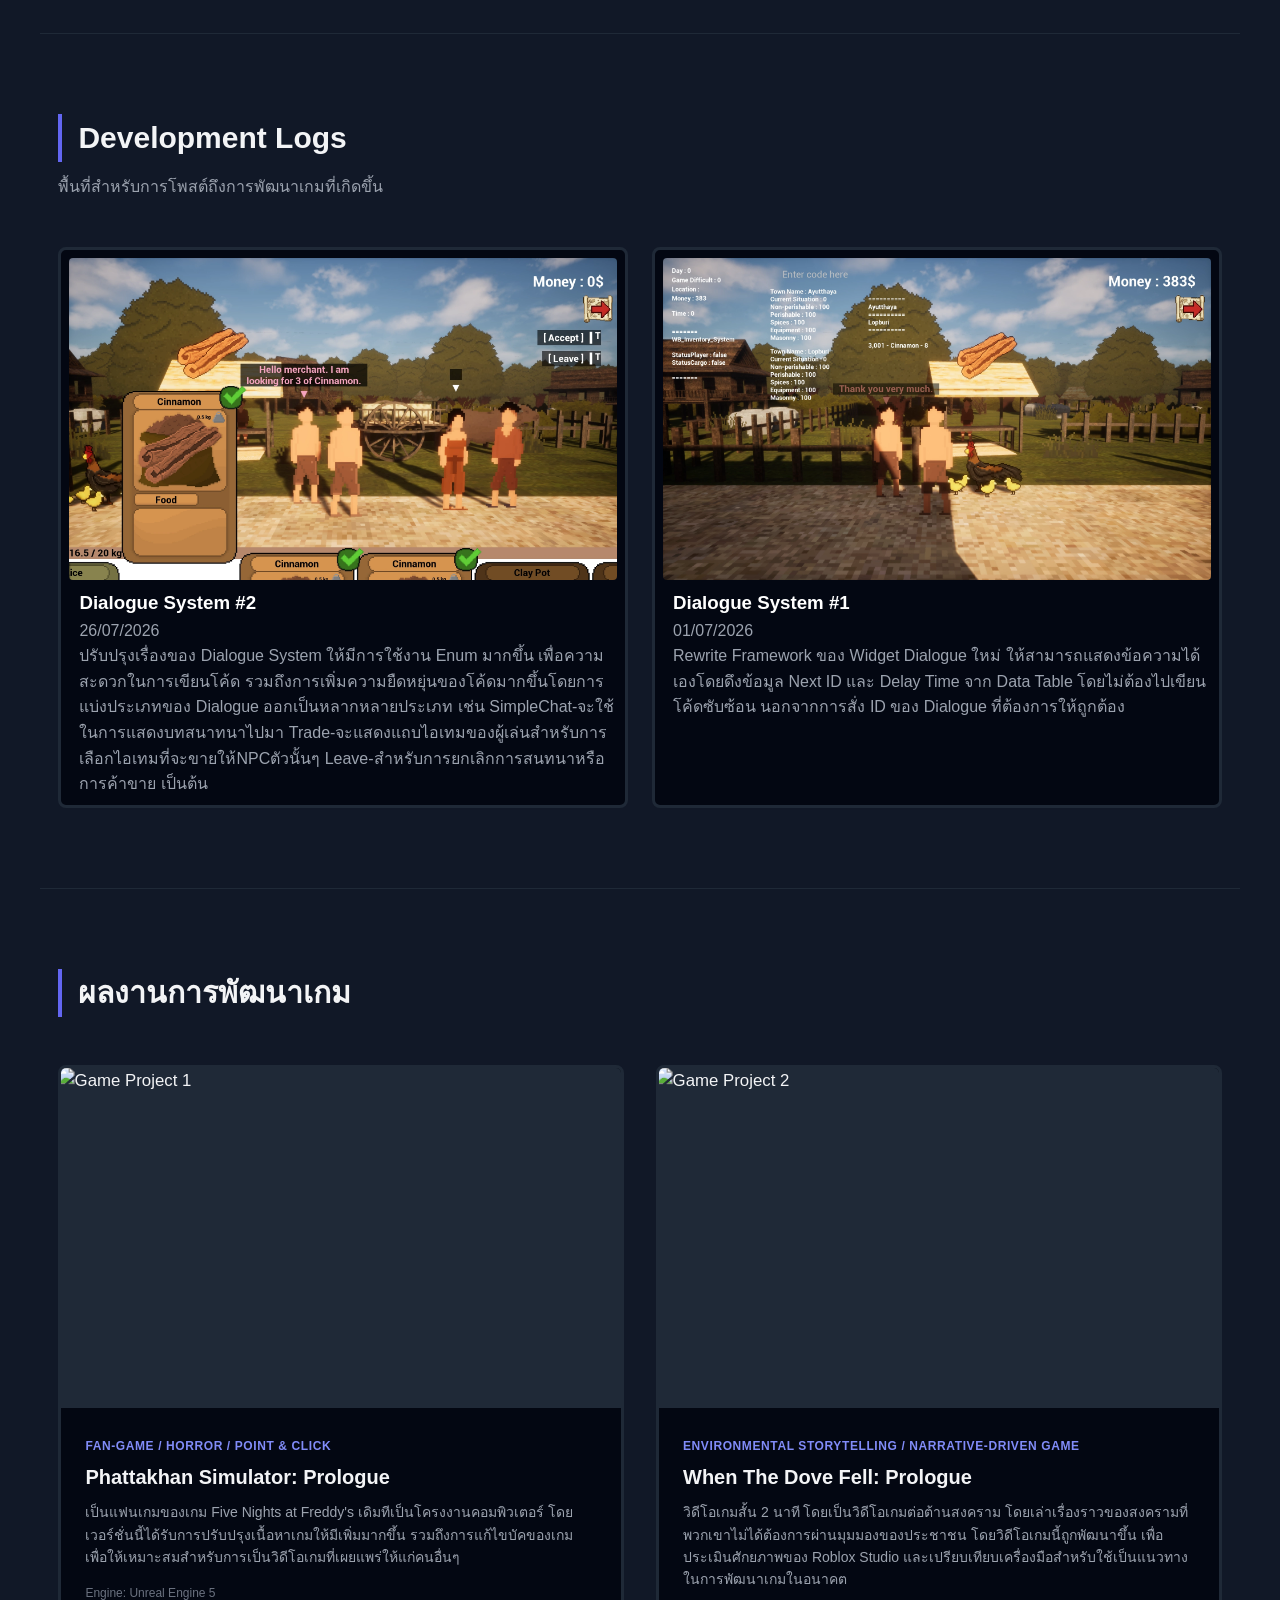
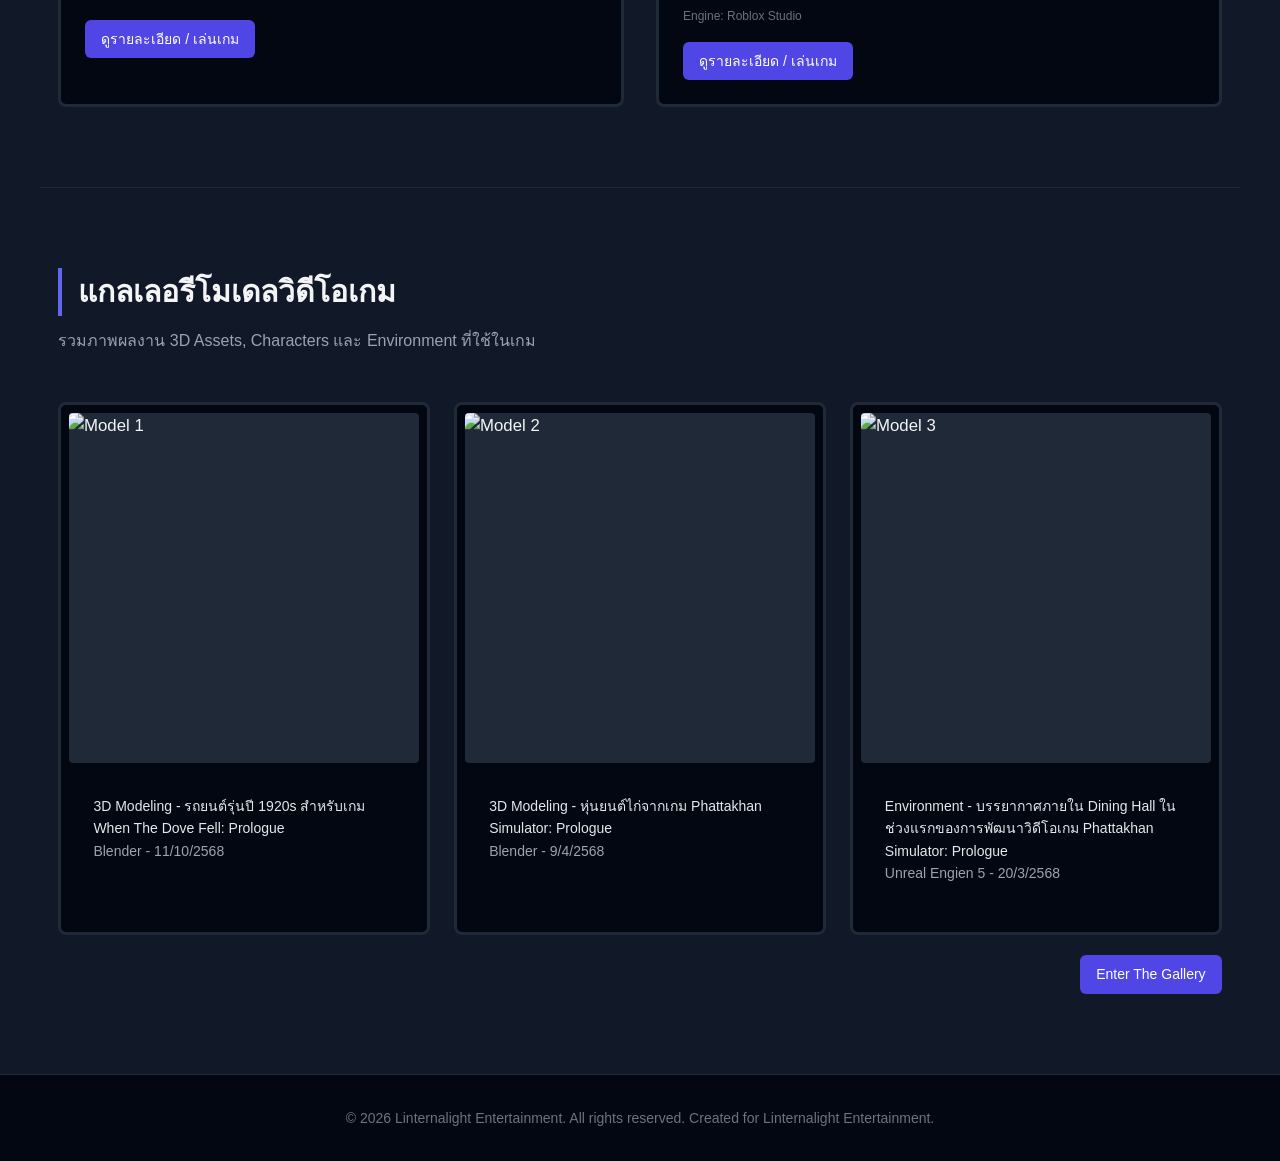
==== commit 5658d8a9: "fix: update css imports and styles" ====
--- a/index.html
+++ b/index.html
@@ -4,6 +4,7 @@
     <meta charset="UTF-8">
     <meta name="viewport" content="width=device-width, initial-scale=1.0">
     <title>Linternalight Entertainment</title>
+    
     <link rel="stylesheet" href="./Style/_Main.css">
     <link rel="icon" type="image/png" href="./GFX/L.png">
 
--- a/Style/_Main.css
+++ b/Style/_Main.css
@@ -1,14 +1,14 @@
-@import "Base.css";
+@import "./Base.css";
 
-/* 1. ดึงไฟล์ที่อยู่ระดับเดียวกัน (อยู่ในโฟลเดอร์ Style เหมือนกัน) */
-@import "AboutSection.css";
-@import "Footer.css";
-@import "Grid.css";
-@import "NavBar.css";
-@import "SlideBar.css";
+/* 1. ดึงไฟล์ที่อยู่ระดับเดียวกัน */
+@import "./AboutSection.css";
+@import "./Footer.css";
+@import "./Grid.css";
+@import "./NavBar.css";
+@import "./SlideBar.css";
 
 /* 2. ดึงไฟล์ที่อยู่ในโฟลเดอร์ย่อย Section */
-@import "Section/_General.css";
-@import "Section/1_Game.css";
-@import "Section/2_Gallery.css";
-@import "Section/3_DevLog.css";+@import "./Section/_General.css";
+@import "./Section/1_Game.css";
+@import "./Section/2_Gallery.css";
+@import "./Section/3_DevLog.css";
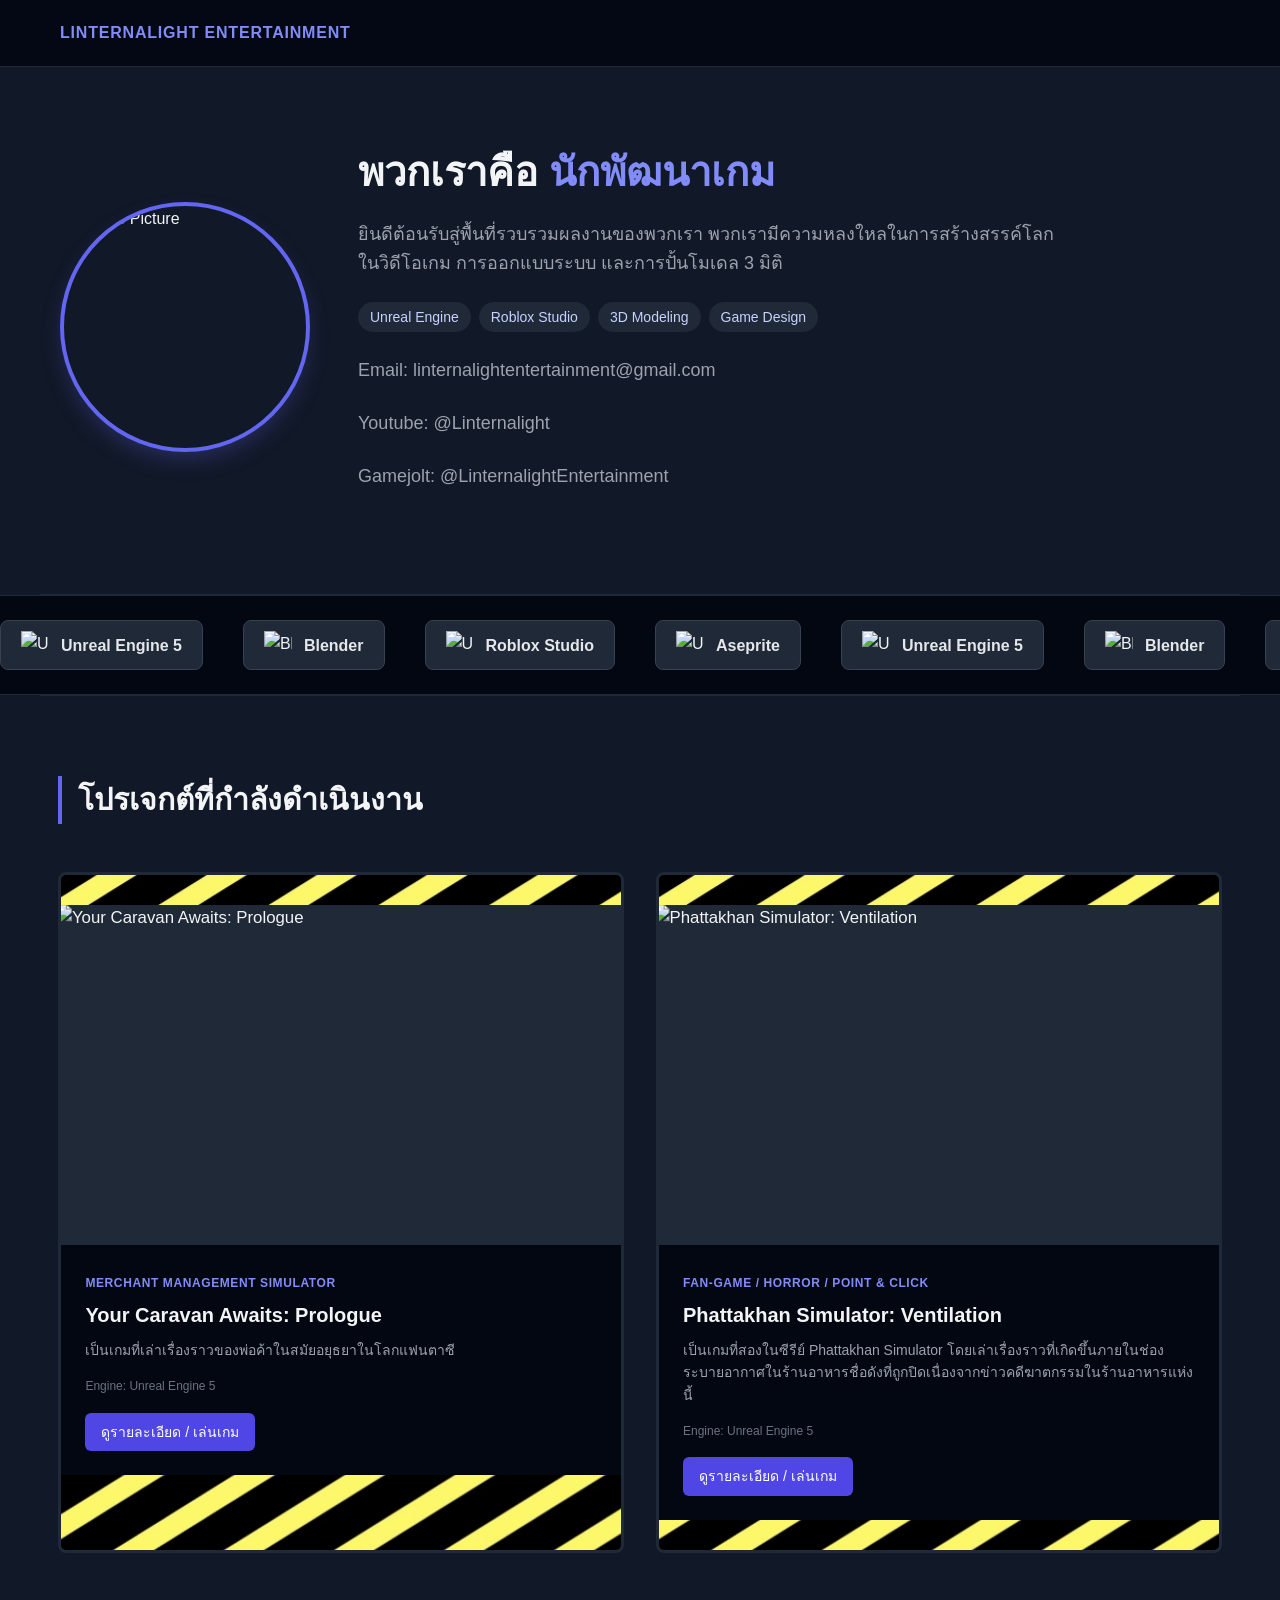
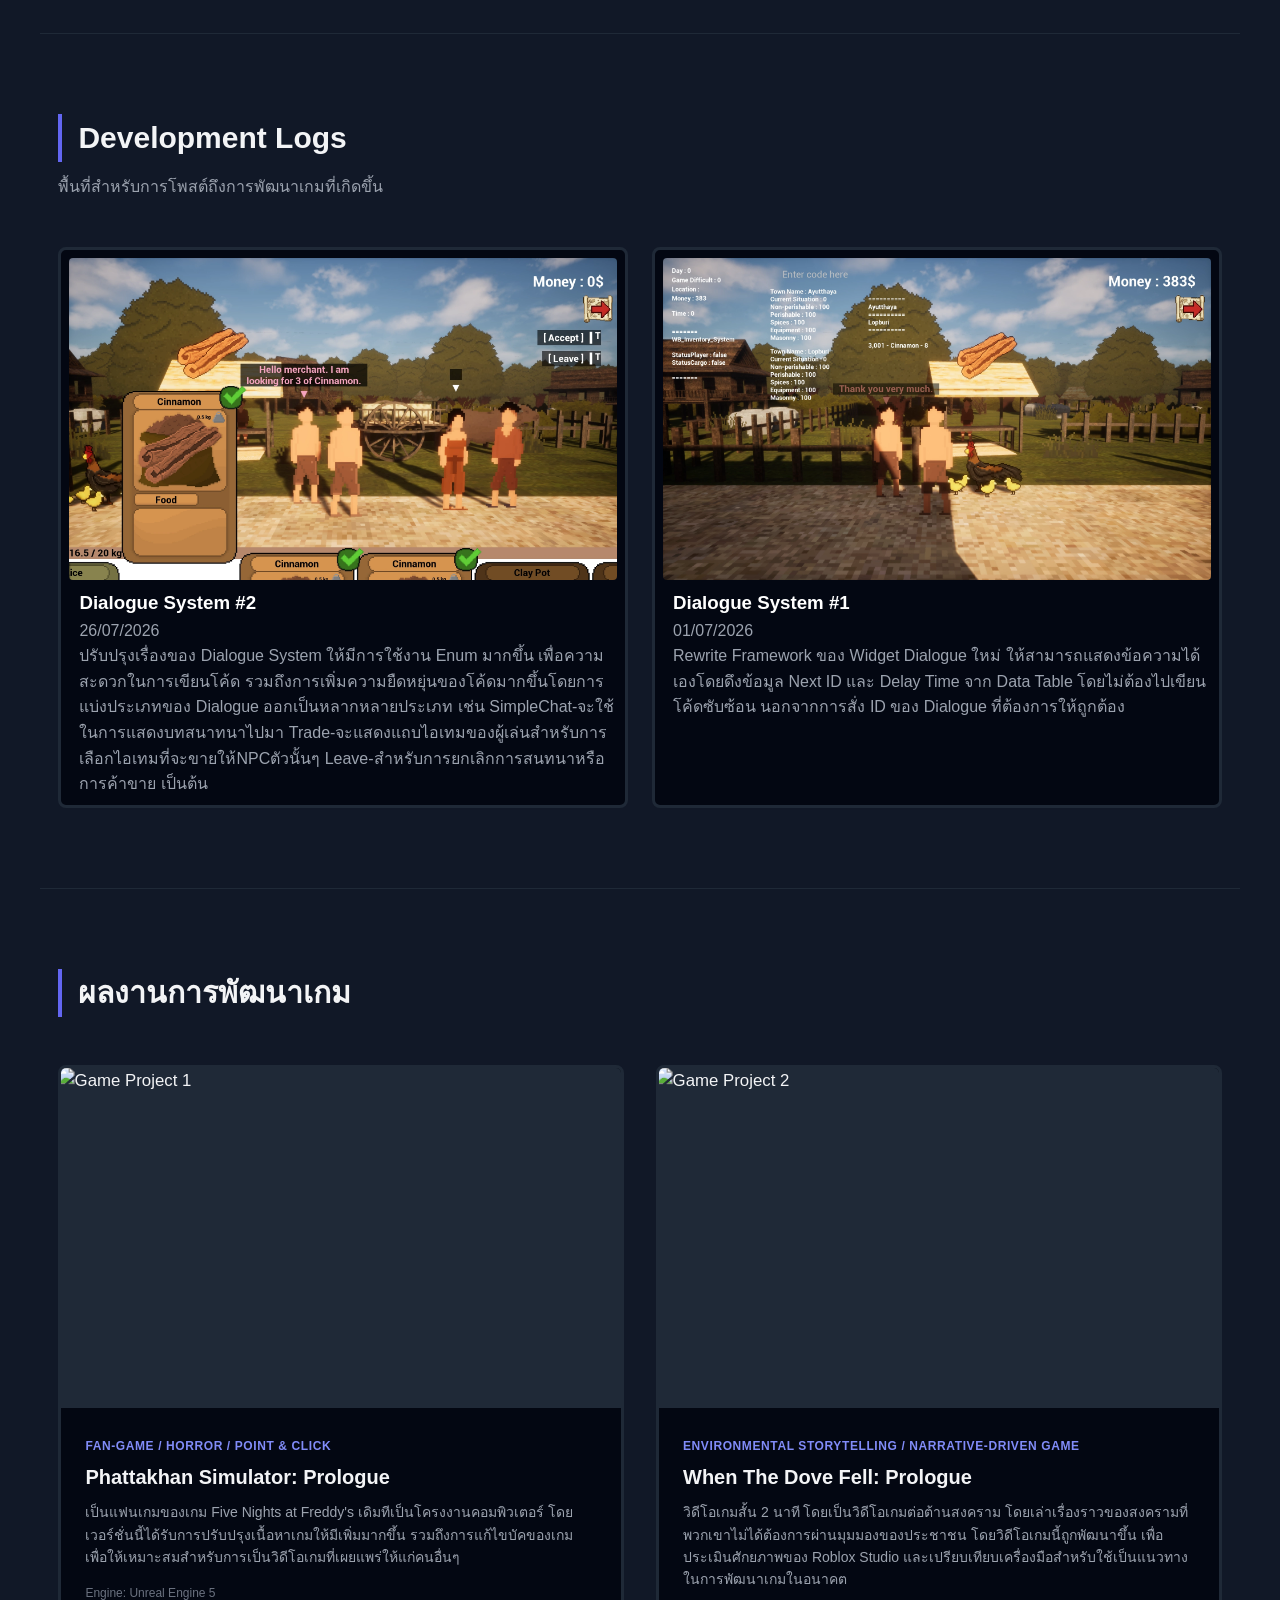
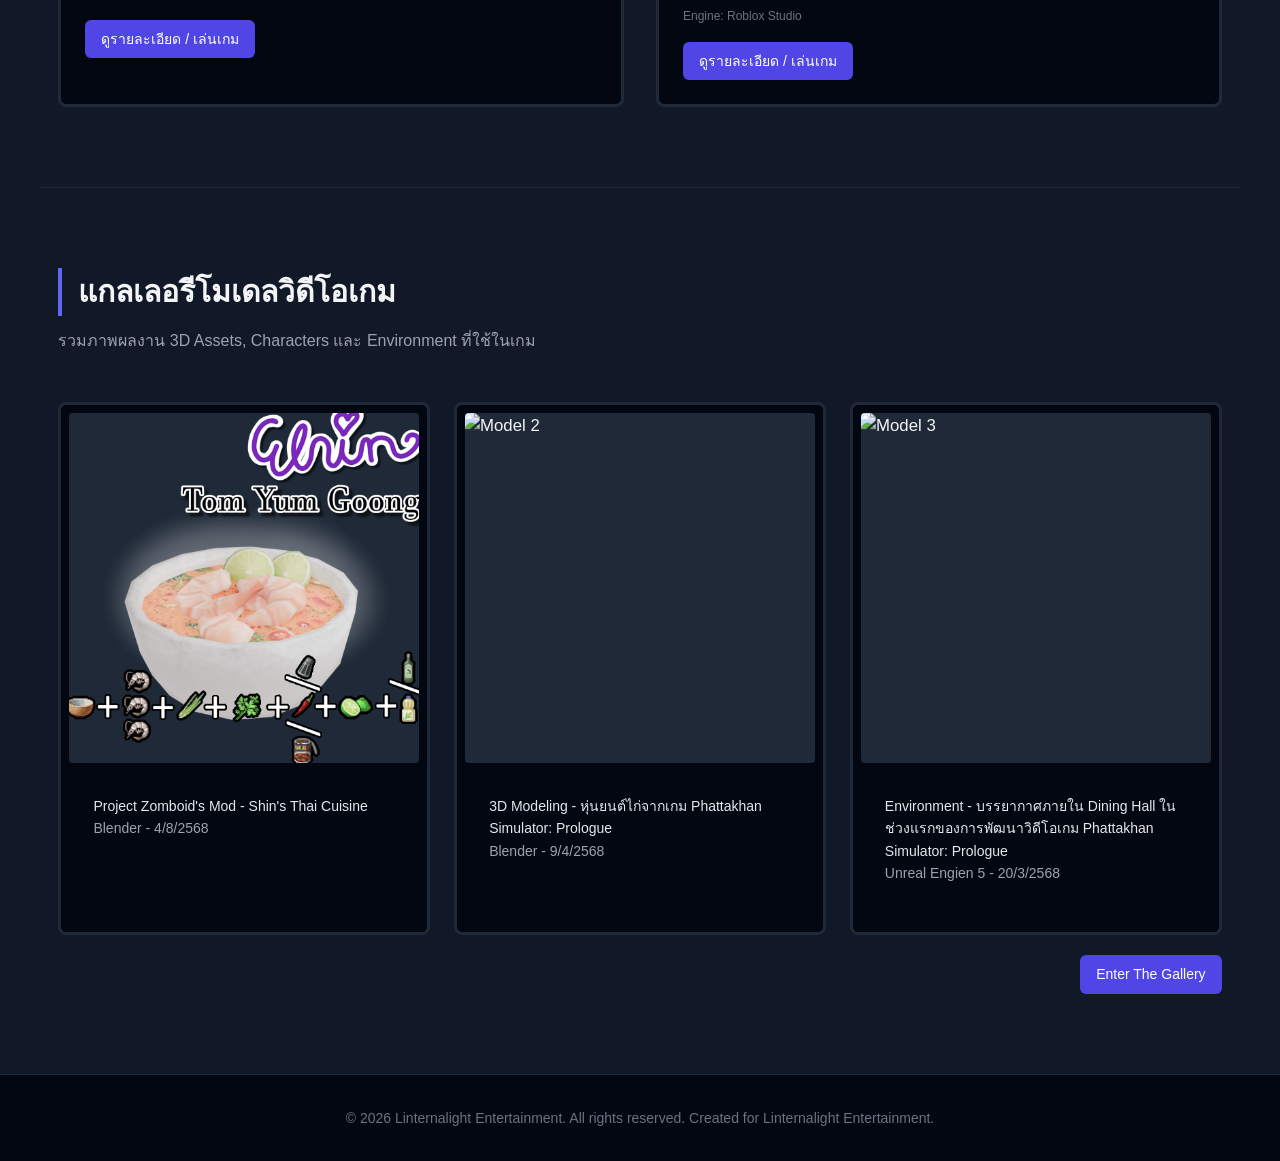
==== commit 94df4a3e: "update" ====
--- a/index.html
+++ b/index.html
@@ -219,11 +219,11 @@
         <div class="gallery-grid">
             <div class="CardB-card">
                 <div class="gallery-img-box">
-                    <img src="GFX/Review_Car1.webp" alt="Model 1">
-                </div>
-                <div class="Card-info-text">
-                    <h4>3D Modeling - รถยนต์รุ่นปี 1920s สำหรับเกม When The Dove Fell: Prologue</h4>
-                    <p>Blender - 11/10/2568</p>
+                    <img src="GFX/Tom Yum Goong.png" alt="Model 1">
+                </div>
+                <div class="Card-info-text">
+                    <h4>Project Zomboid's Mod - Shin's Thai Cuisine</h4>
+                    <p>Blender - 4/8/2568</p>
                 </div>
             </div>
 
--- a/Style/_Main.css
+++ b/Style/_Main.css
@@ -1,13 +1,11 @@
 @import "./Base.css";
 
-/* 1. ดึงไฟล์ที่อยู่ระดับเดียวกัน */
 @import "./AboutSection.css";
 @import "./Footer.css";
 @import "./Grid.css";
 @import "./NavBar.css";
 @import "./SlideBar.css";
 
-/* 2. ดึงไฟล์ที่อยู่ในโฟลเดอร์ย่อย Section */
 @import "./Section/_General.css";
 @import "./Section/1_Game.css";
 @import "./Section/2_Gallery.css";
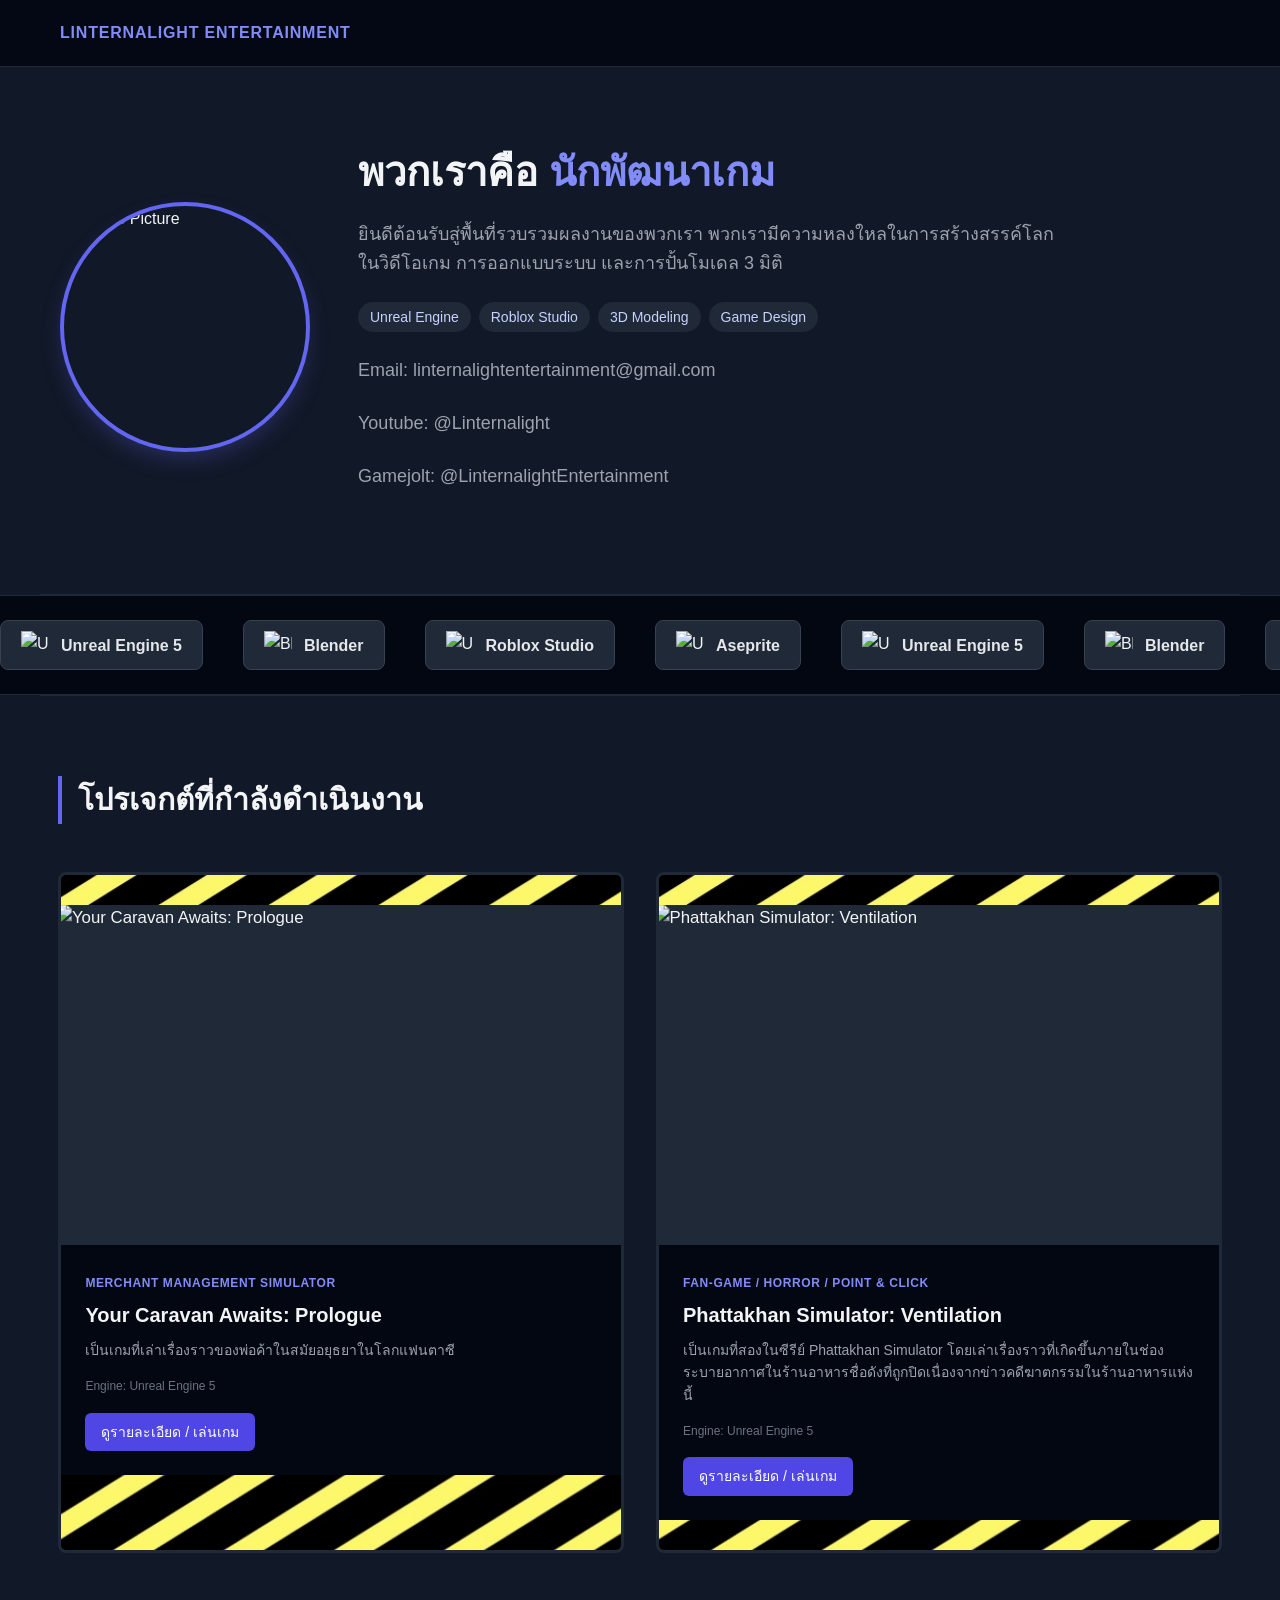
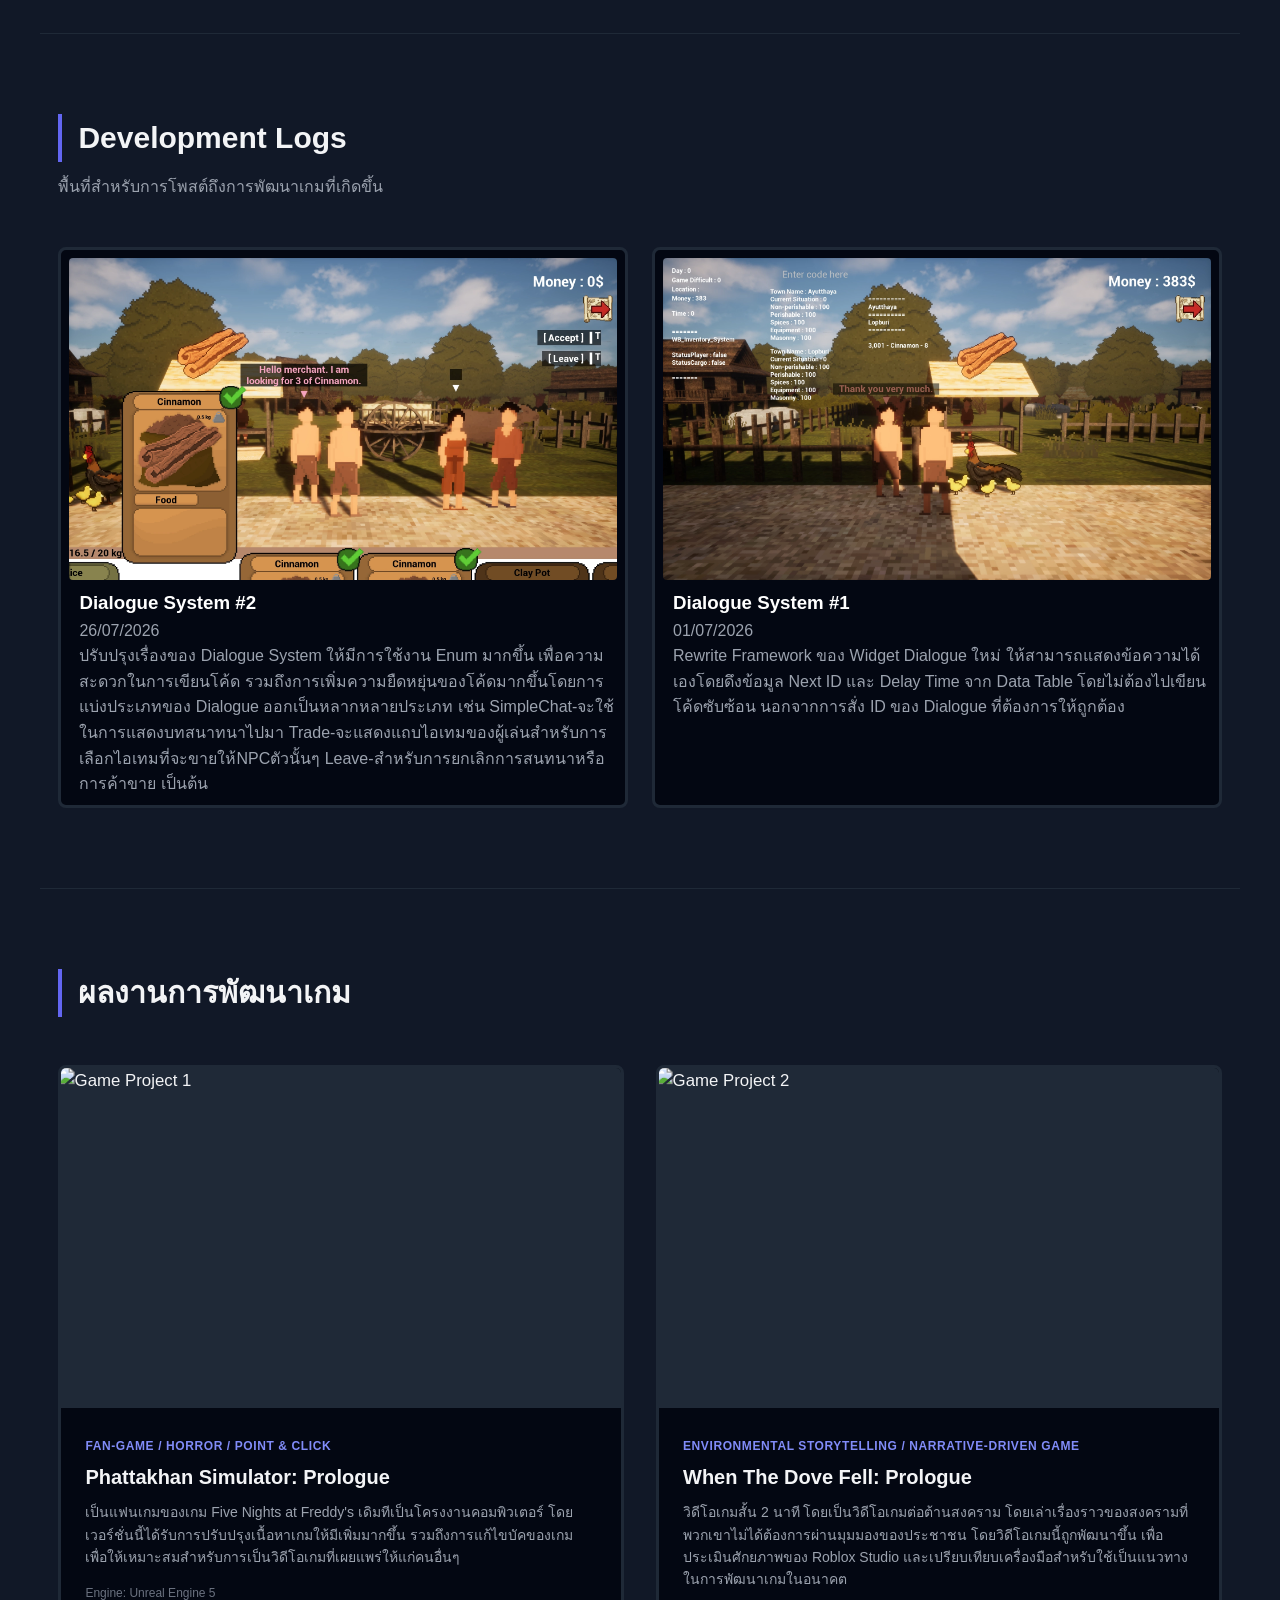
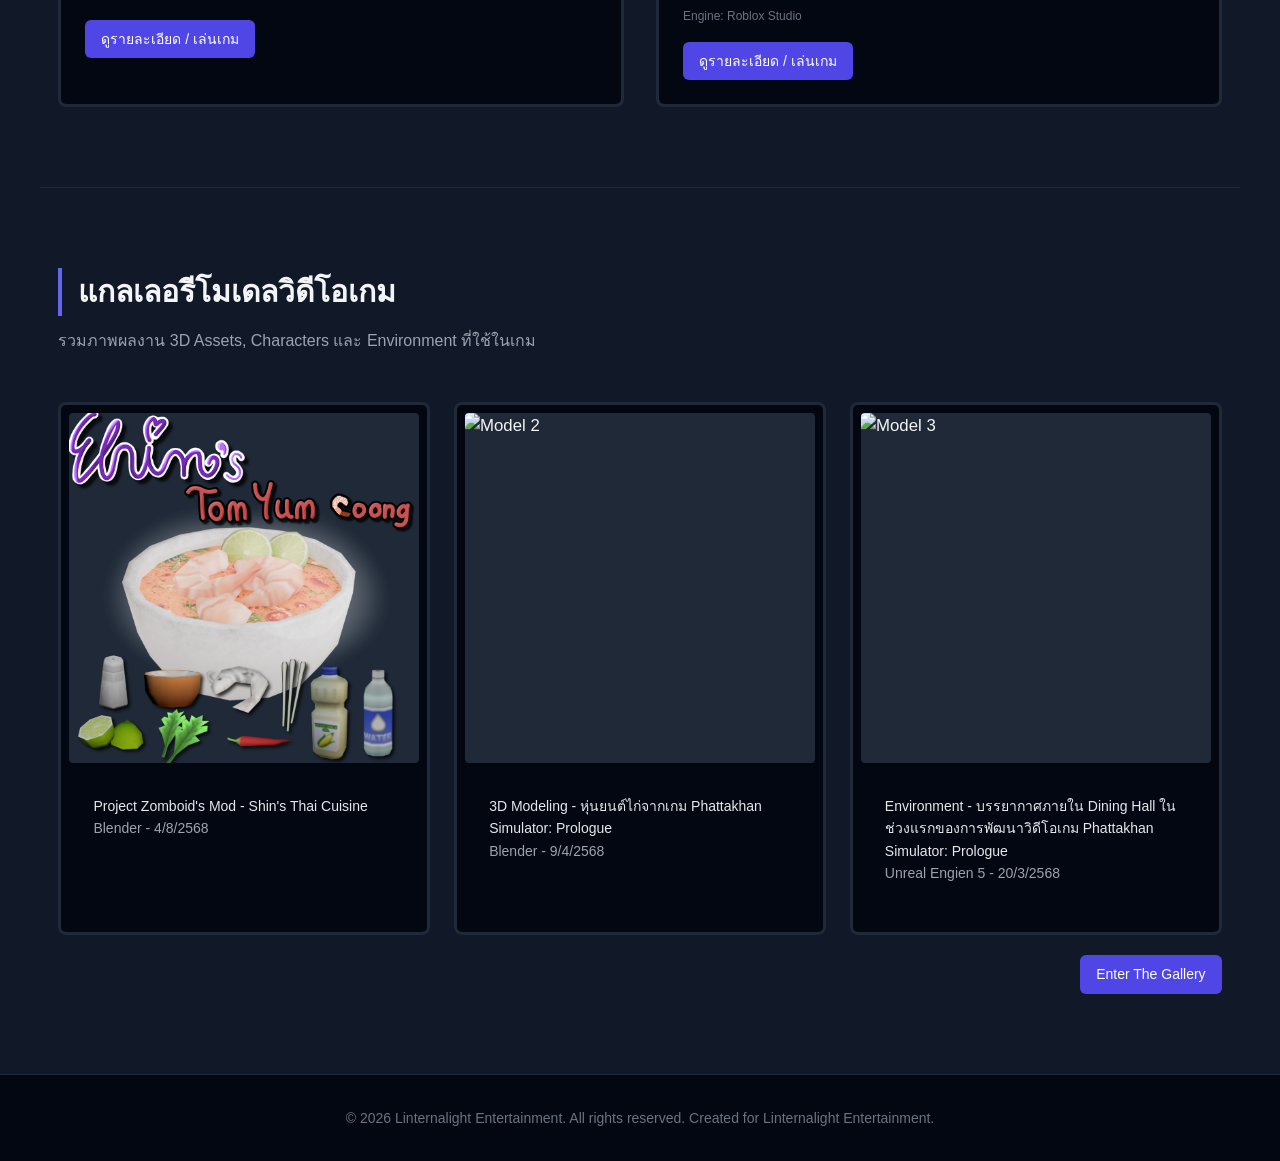
==== commit 83c03a6f: "update" ====
--- a/index.html
+++ b/index.html
@@ -5,7 +5,7 @@
     <meta name="viewport" content="width=device-width, initial-scale=1.0">
     <title>Linternalight Entertainment</title>
     
-    <link rel="stylesheet" href="./Style/_Main.css">
+    <link rel="stylesheet" href="./Style/Main.css">
     <link rel="icon" type="image/png" href="./GFX/L.png">
 
     <script src="./DevLog.js"></script>
@@ -257,6 +257,7 @@
 
 </body>
 
+
 <script>
 
 function renderDevLogs() {
--- a/Style/Main.css
+++ b/Style/Main.css
@@ -0,0 +1,12 @@
+@import "./Base.css";
+
+@import "./AboutSection.css";
+@import "./Footer.css";
+@import "./Grid.css";
+@import "./NavBar.css";
+@import "./SlideBar.css";
+
+@import "./Section/_General.css";
+@import "./Section/1_Game.css";
+@import "./Section/2_Gallery.css";
+@import "./Section/3_DevLog.css";
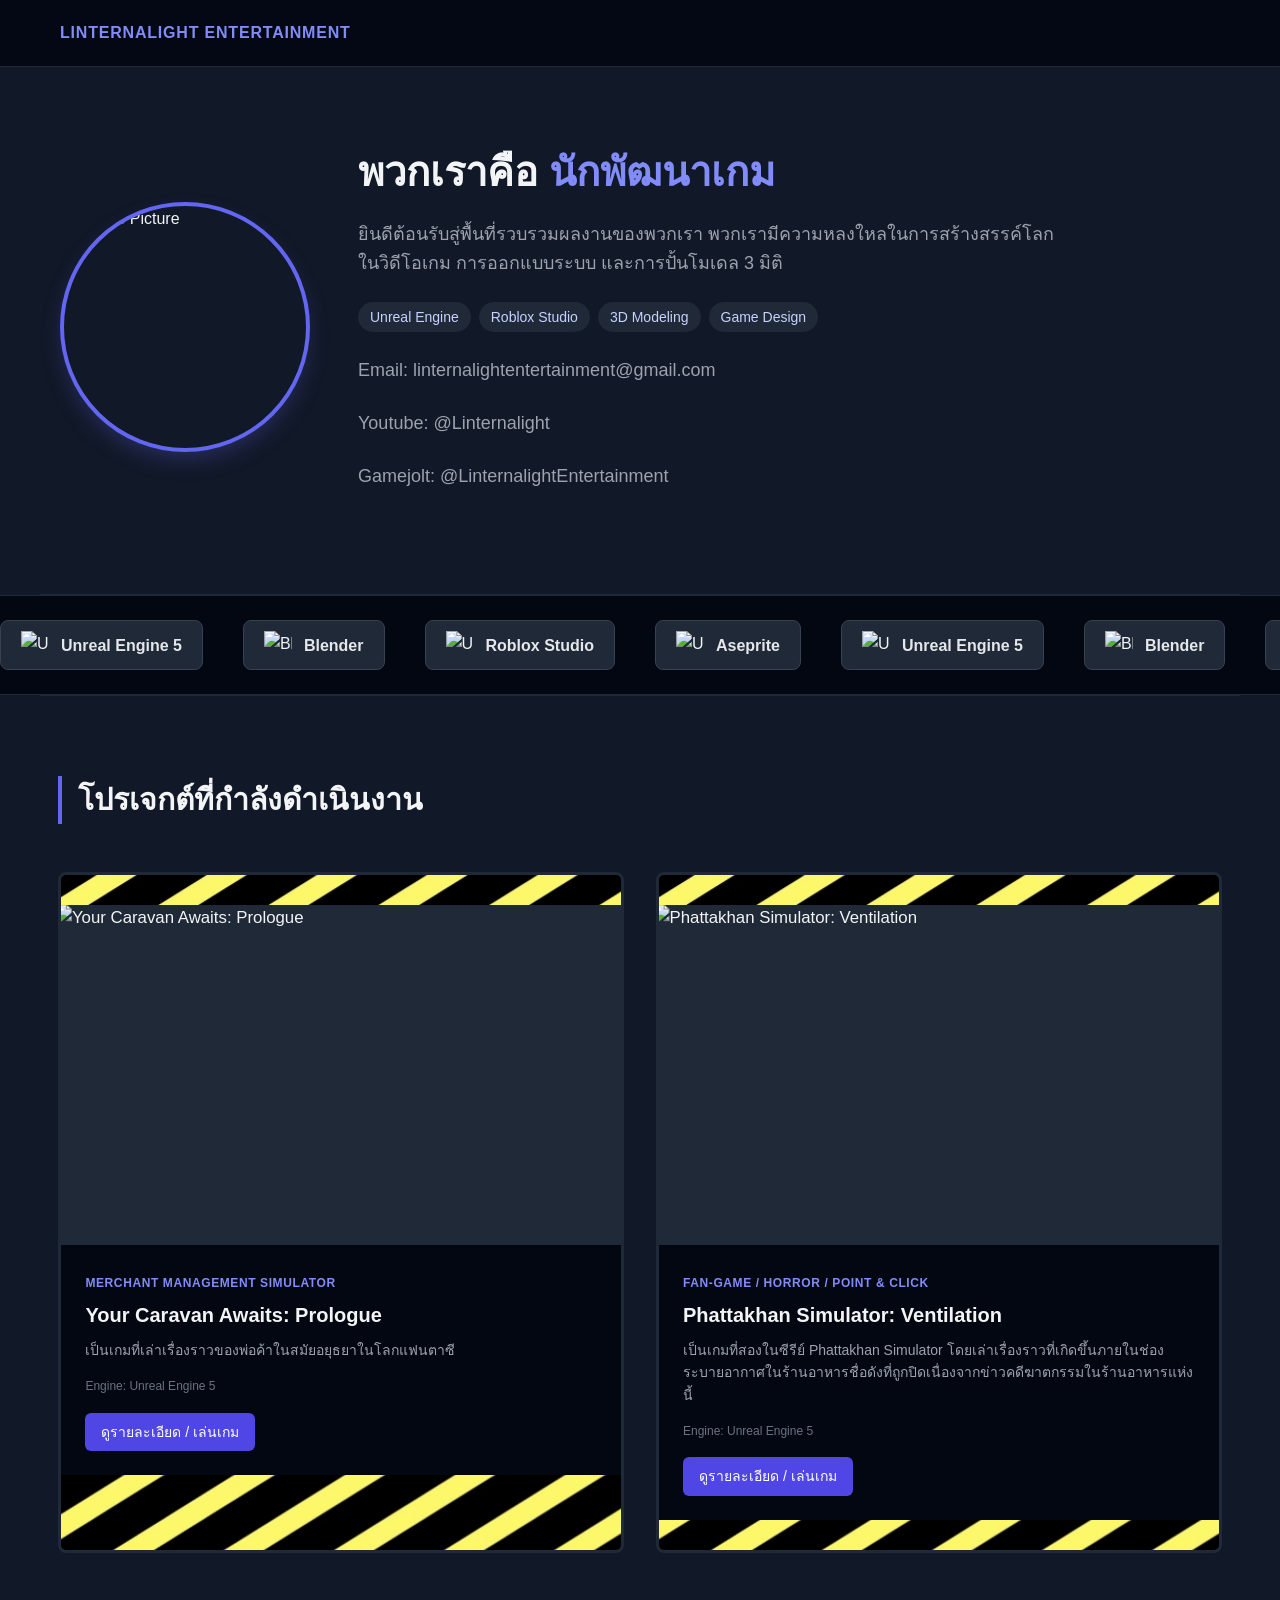
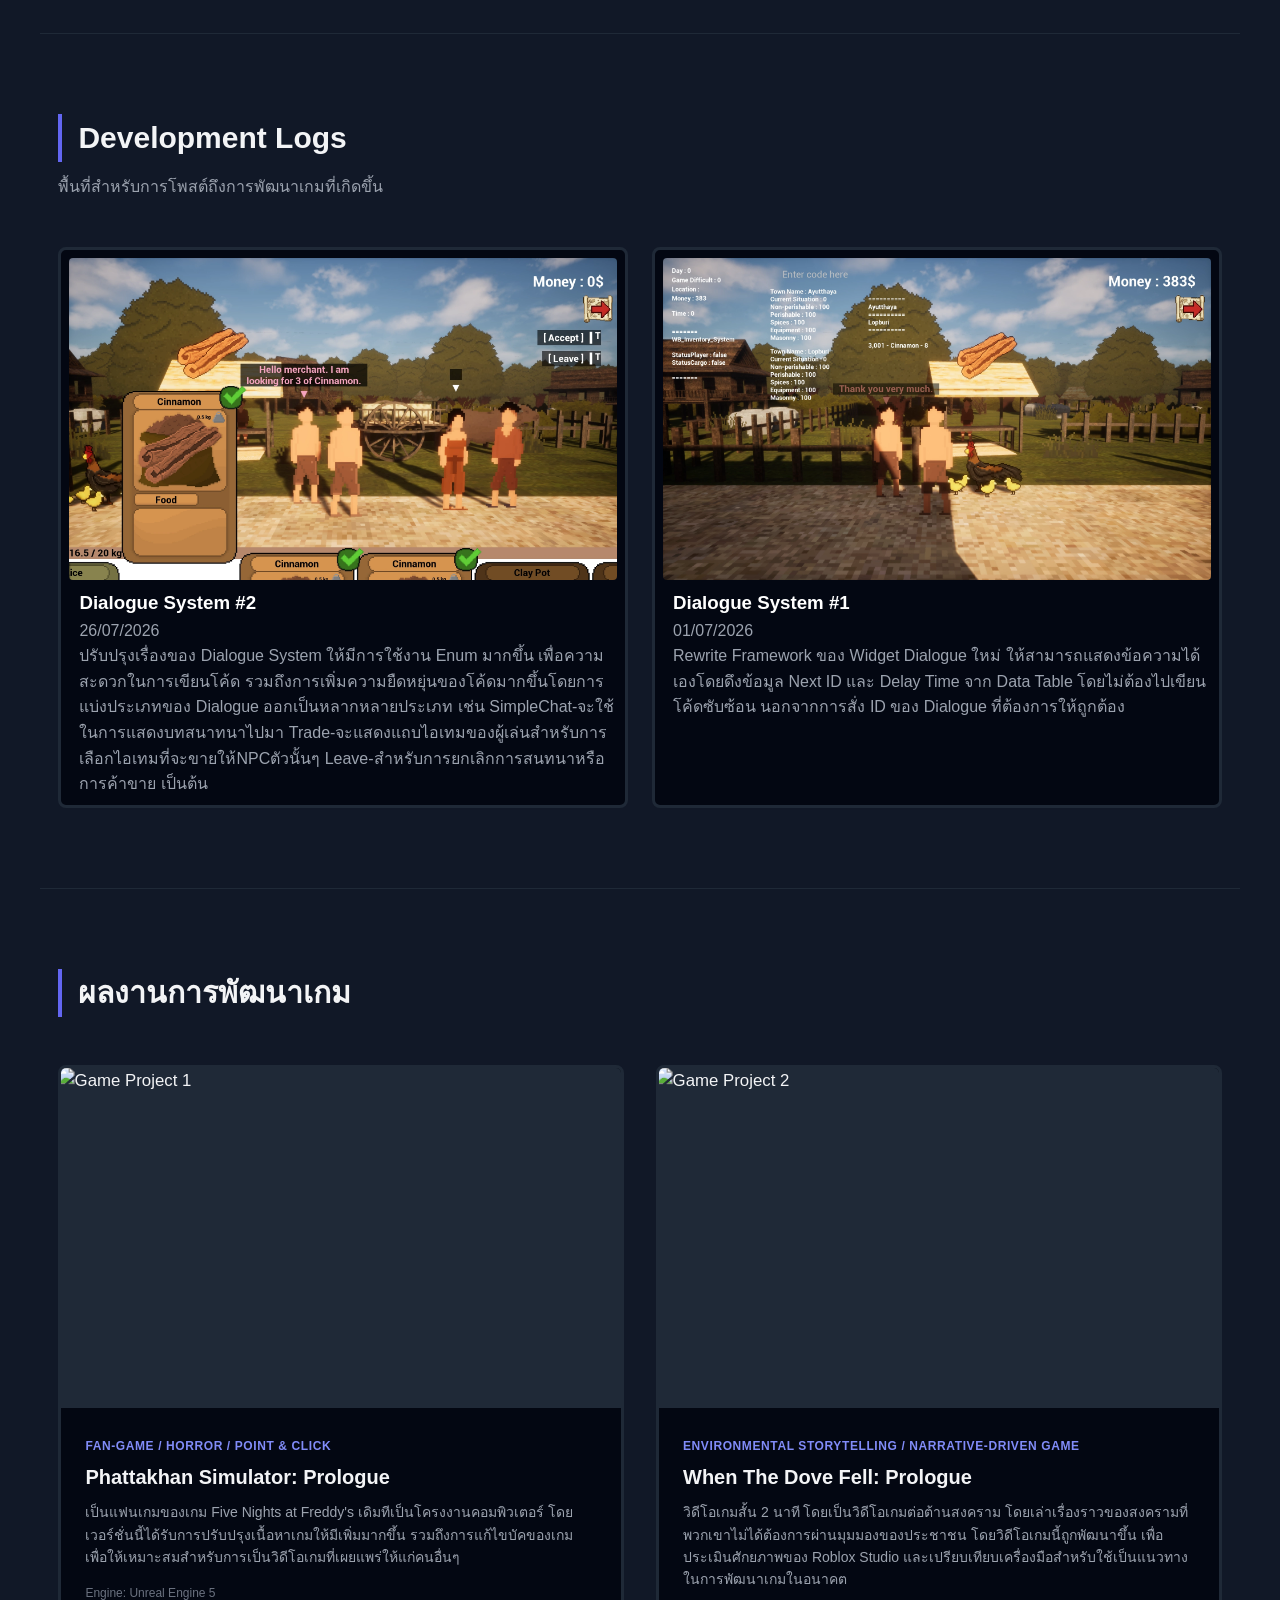
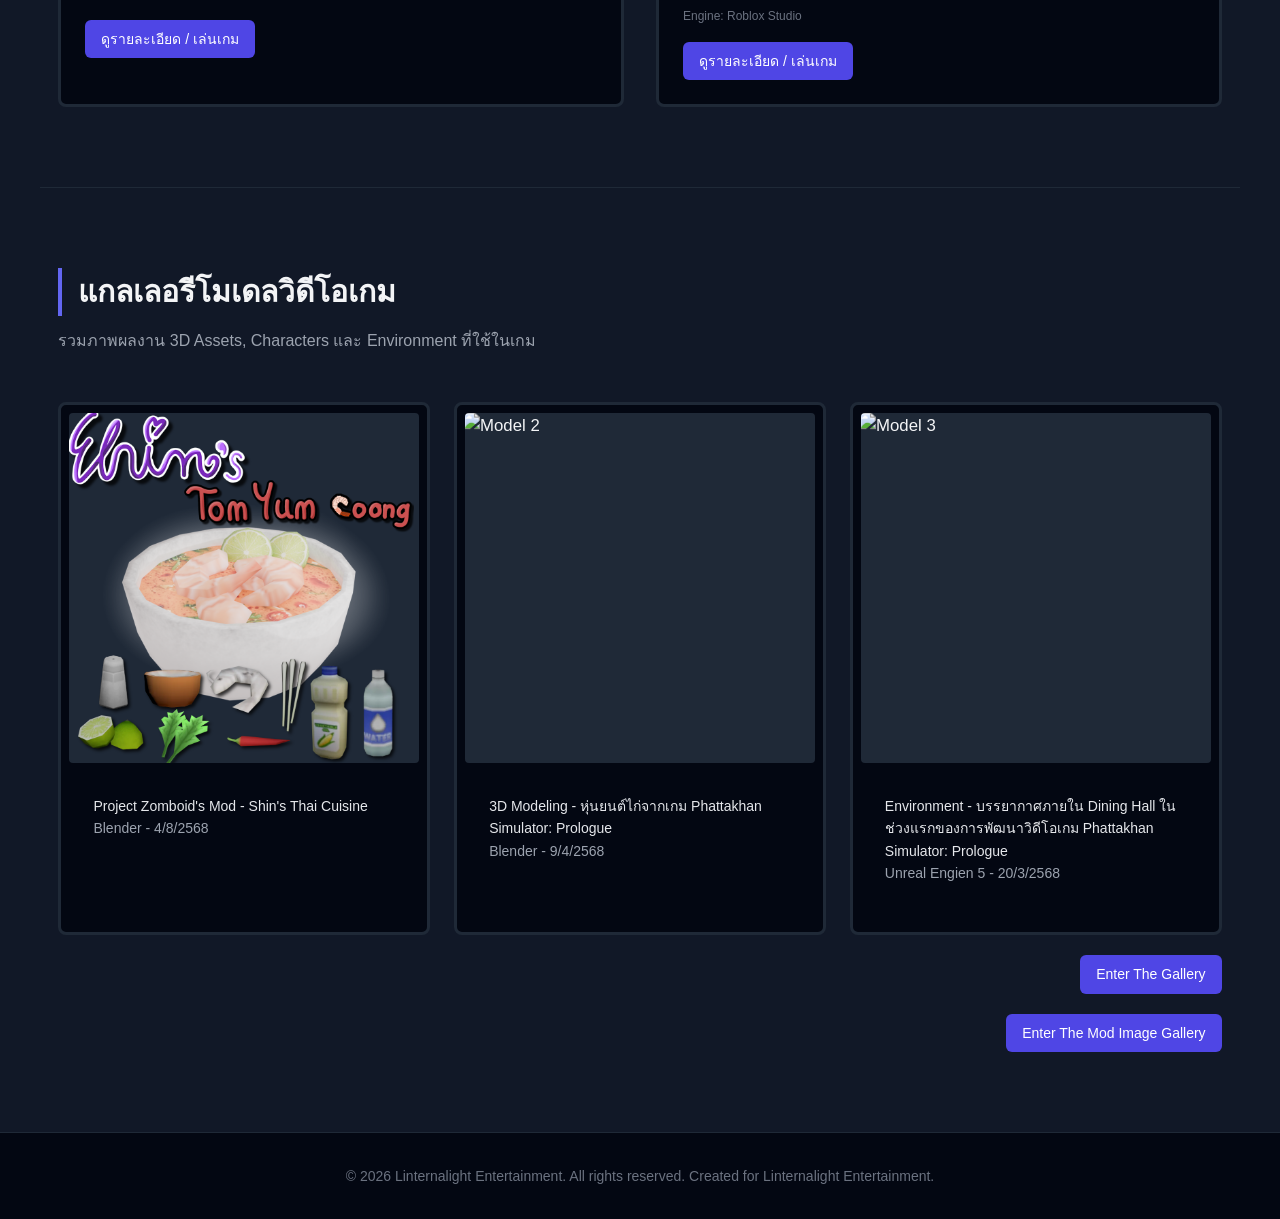
==== commit 4c1e356b: "Update" ====
--- a/index.html
+++ b/index.html
@@ -249,6 +249,7 @@
         </div>
 
         <a href="./ArtGallery.html" rel="noopener noreferrer" class="btn shadow-btn" style="margin-top: 20px; margin-left: auto; display: block; width: fit-content;">Enter The Gallery</a>
+        <a href="./Mod_IMG.html" rel="noopener noreferrer" class="btn shadow-btn" style="margin-top: 20px; margin-left: auto; display: block; width: fit-content;">Enter The Mod Image Gallery</a>
     </section>
 
     <footer class="footer">
--- a/Style/Main.css
+++ b/Style/Main.css
@@ -6,7 +6,7 @@
 @import "./NavBar.css";
 @import "./SlideBar.css";
 
-@import "./Section/_General.css";
+@import "./Section/General.css";
 @import "./Section/1_Game.css";
 @import "./Section/2_Gallery.css";
 @import "./Section/3_DevLog.css";
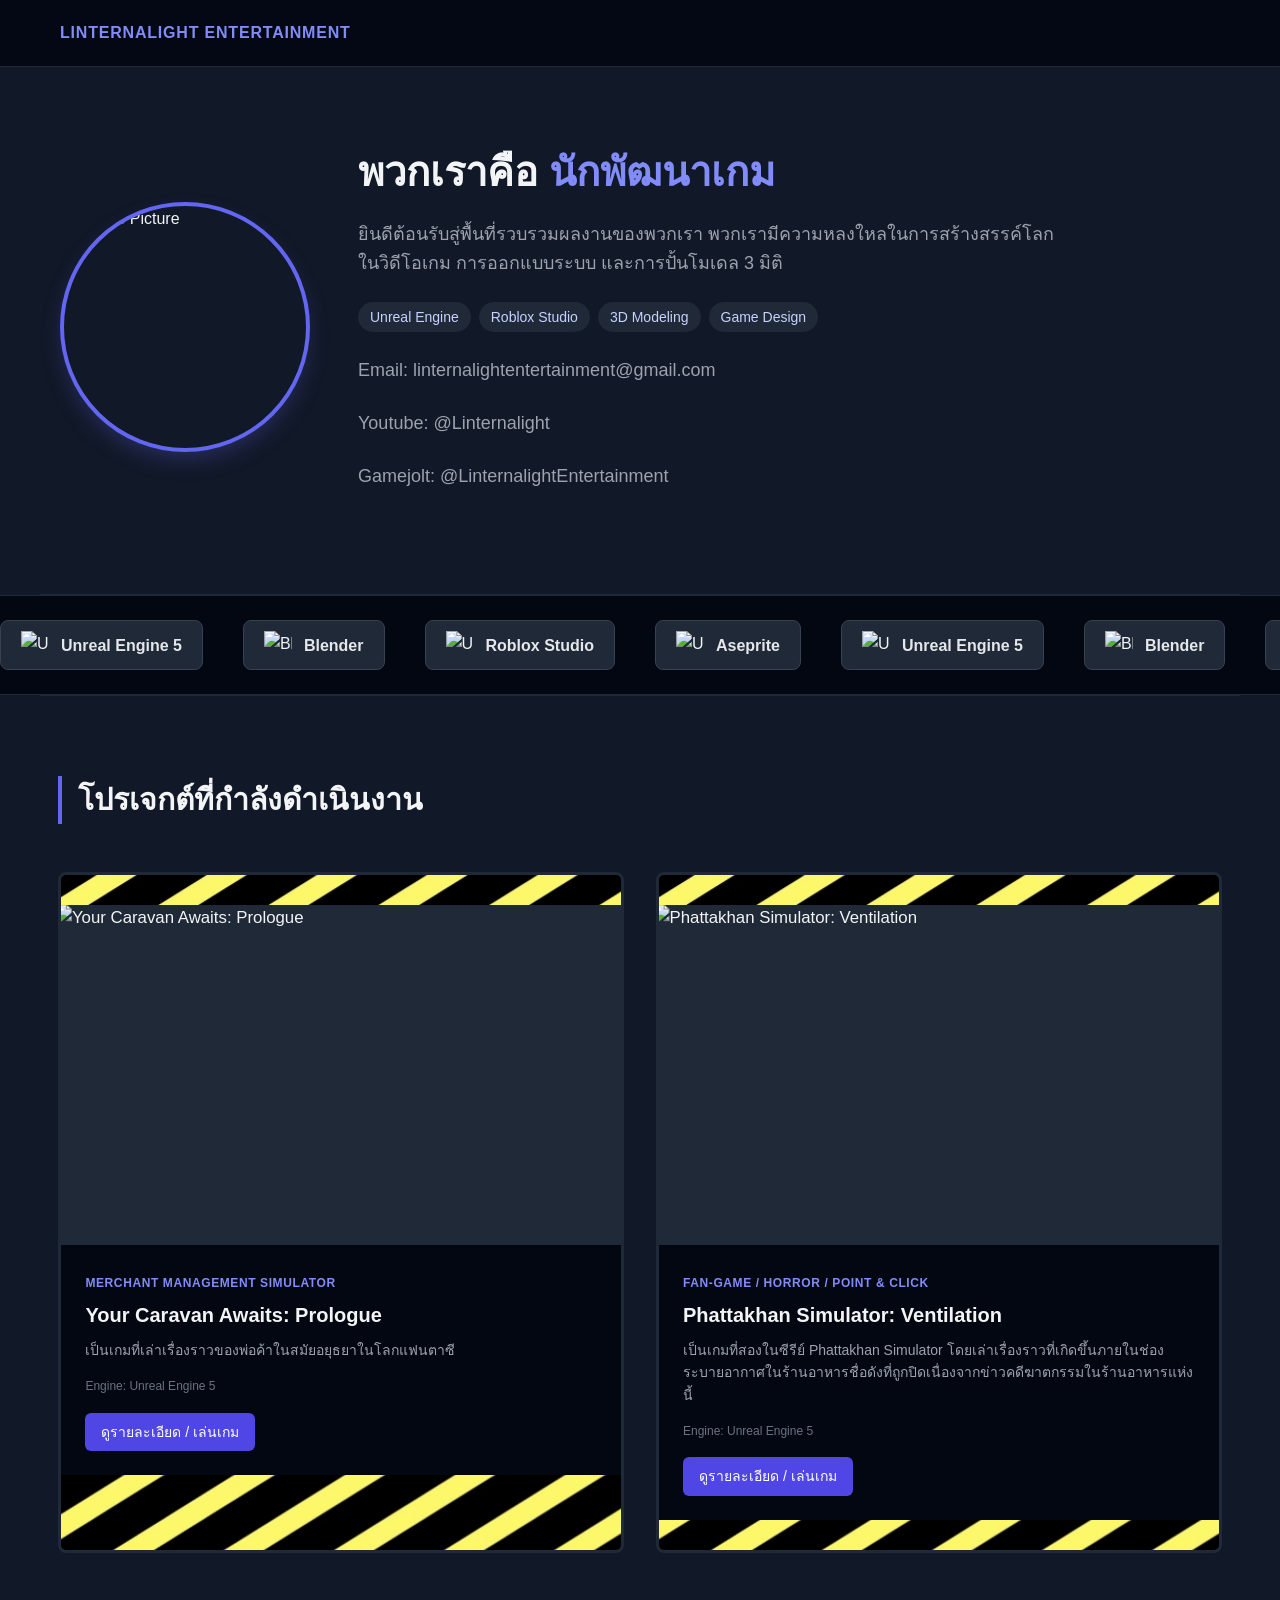
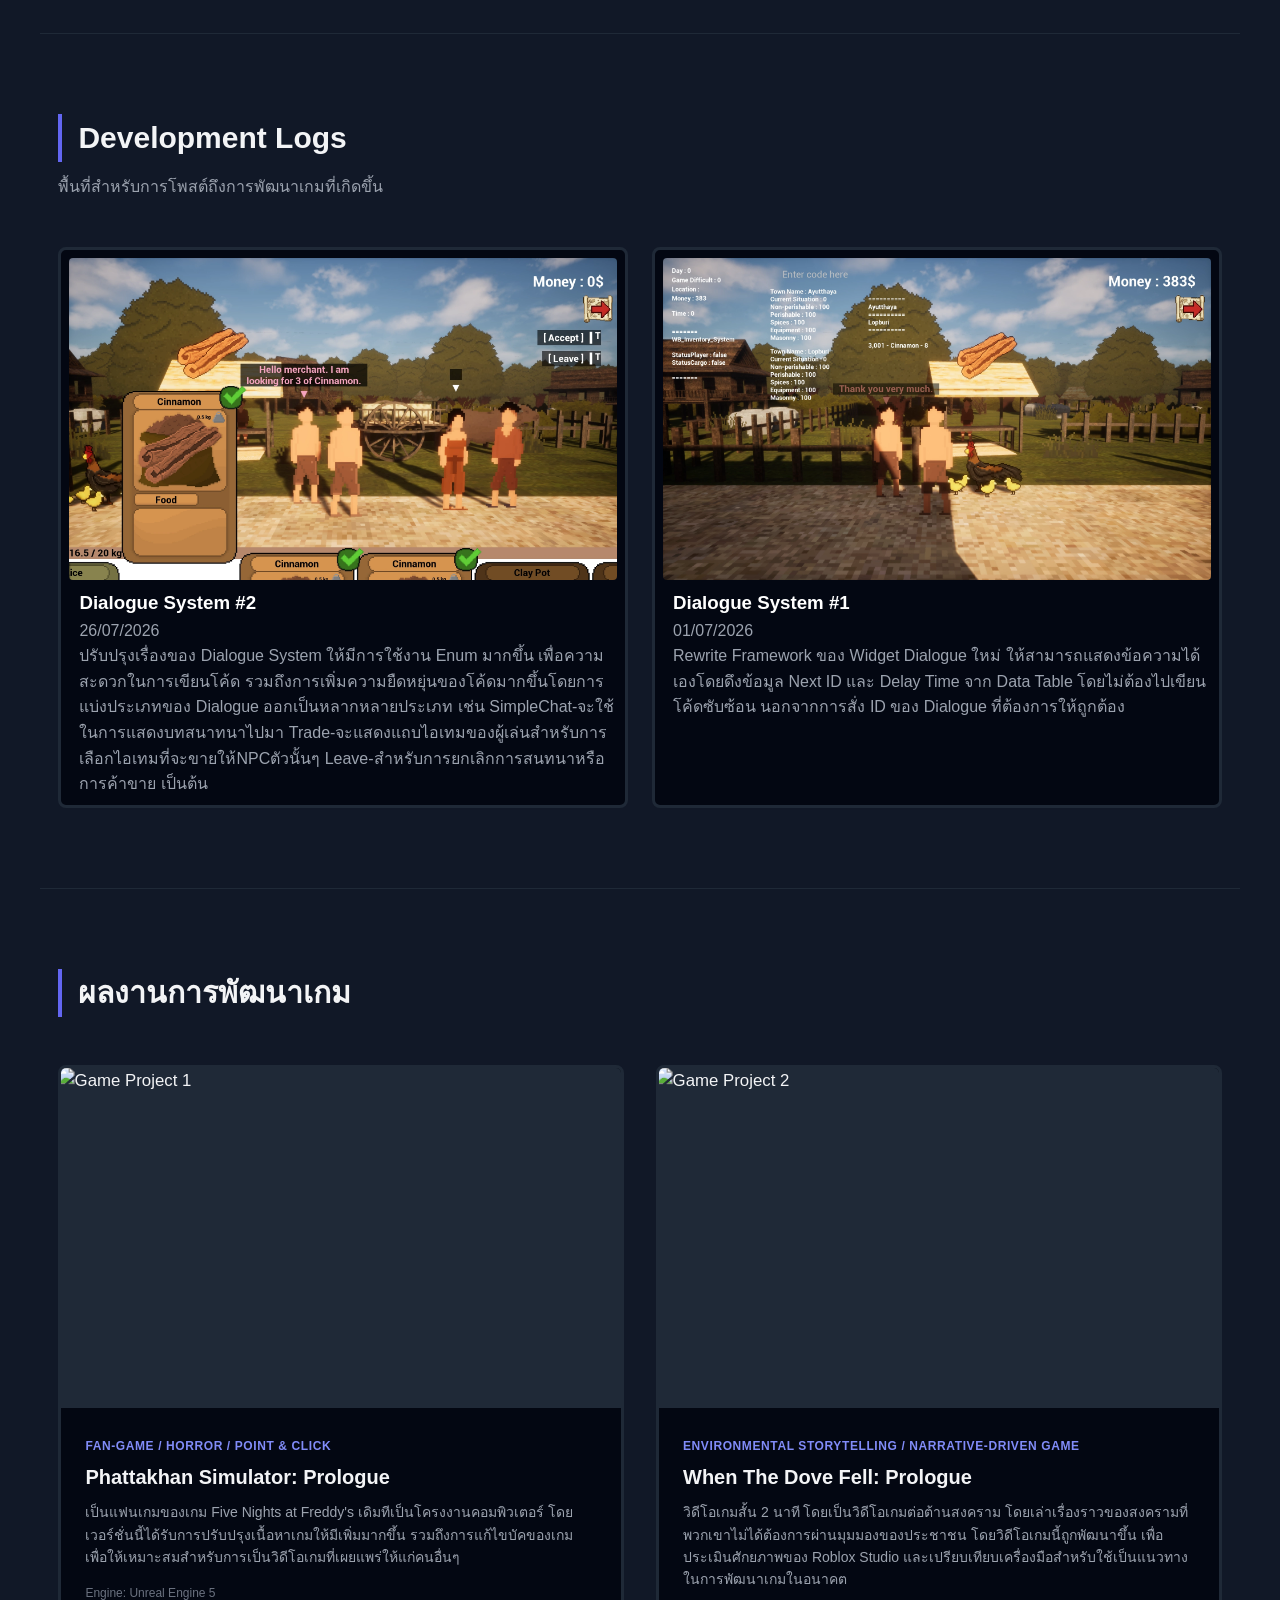
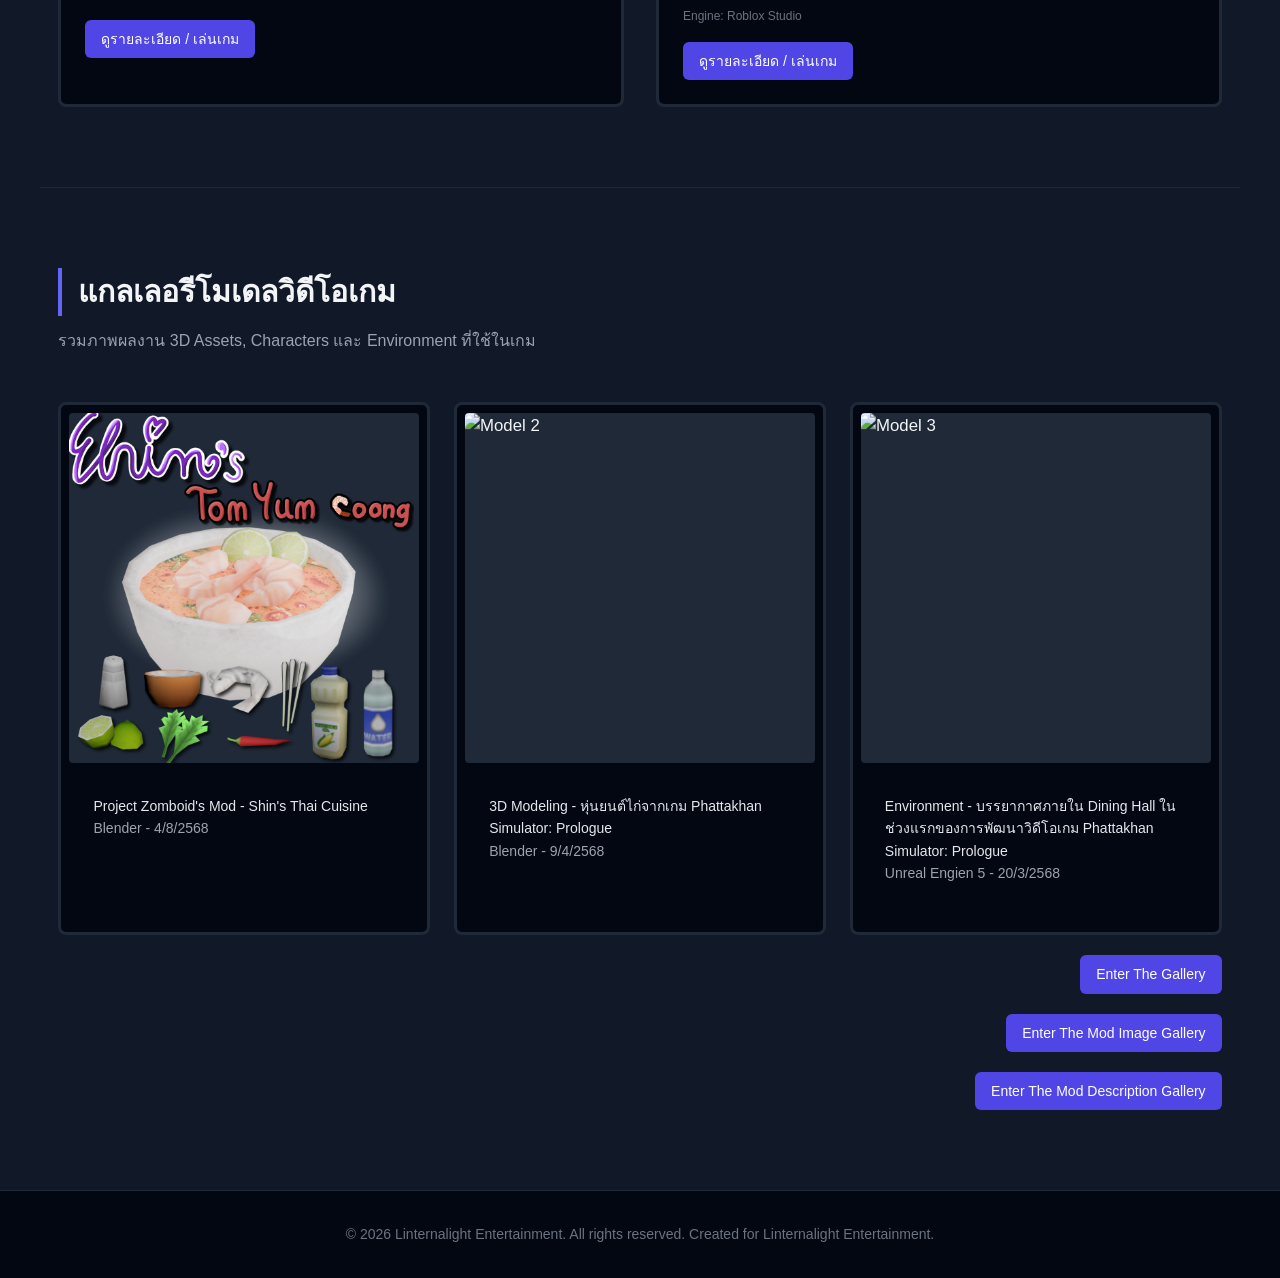
==== commit 45af91d9: "Update" ====
--- a/index.html
+++ b/index.html
@@ -250,6 +250,7 @@
 
         <a href="./ArtGallery.html" rel="noopener noreferrer" class="btn shadow-btn" style="margin-top: 20px; margin-left: auto; display: block; width: fit-content;">Enter The Gallery</a>
         <a href="./Mod_IMG.html" rel="noopener noreferrer" class="btn shadow-btn" style="margin-top: 20px; margin-left: auto; display: block; width: fit-content;">Enter The Mod Image Gallery</a>
+        <a href="./Mod_Description.html" rel="noopener noreferrer" class="btn shadow-btn" style="margin-top: 20px; margin-left: auto; display: block; width: fit-content;">Enter The Mod Description Gallery</a>
     </section>
 
     <footer class="footer">
